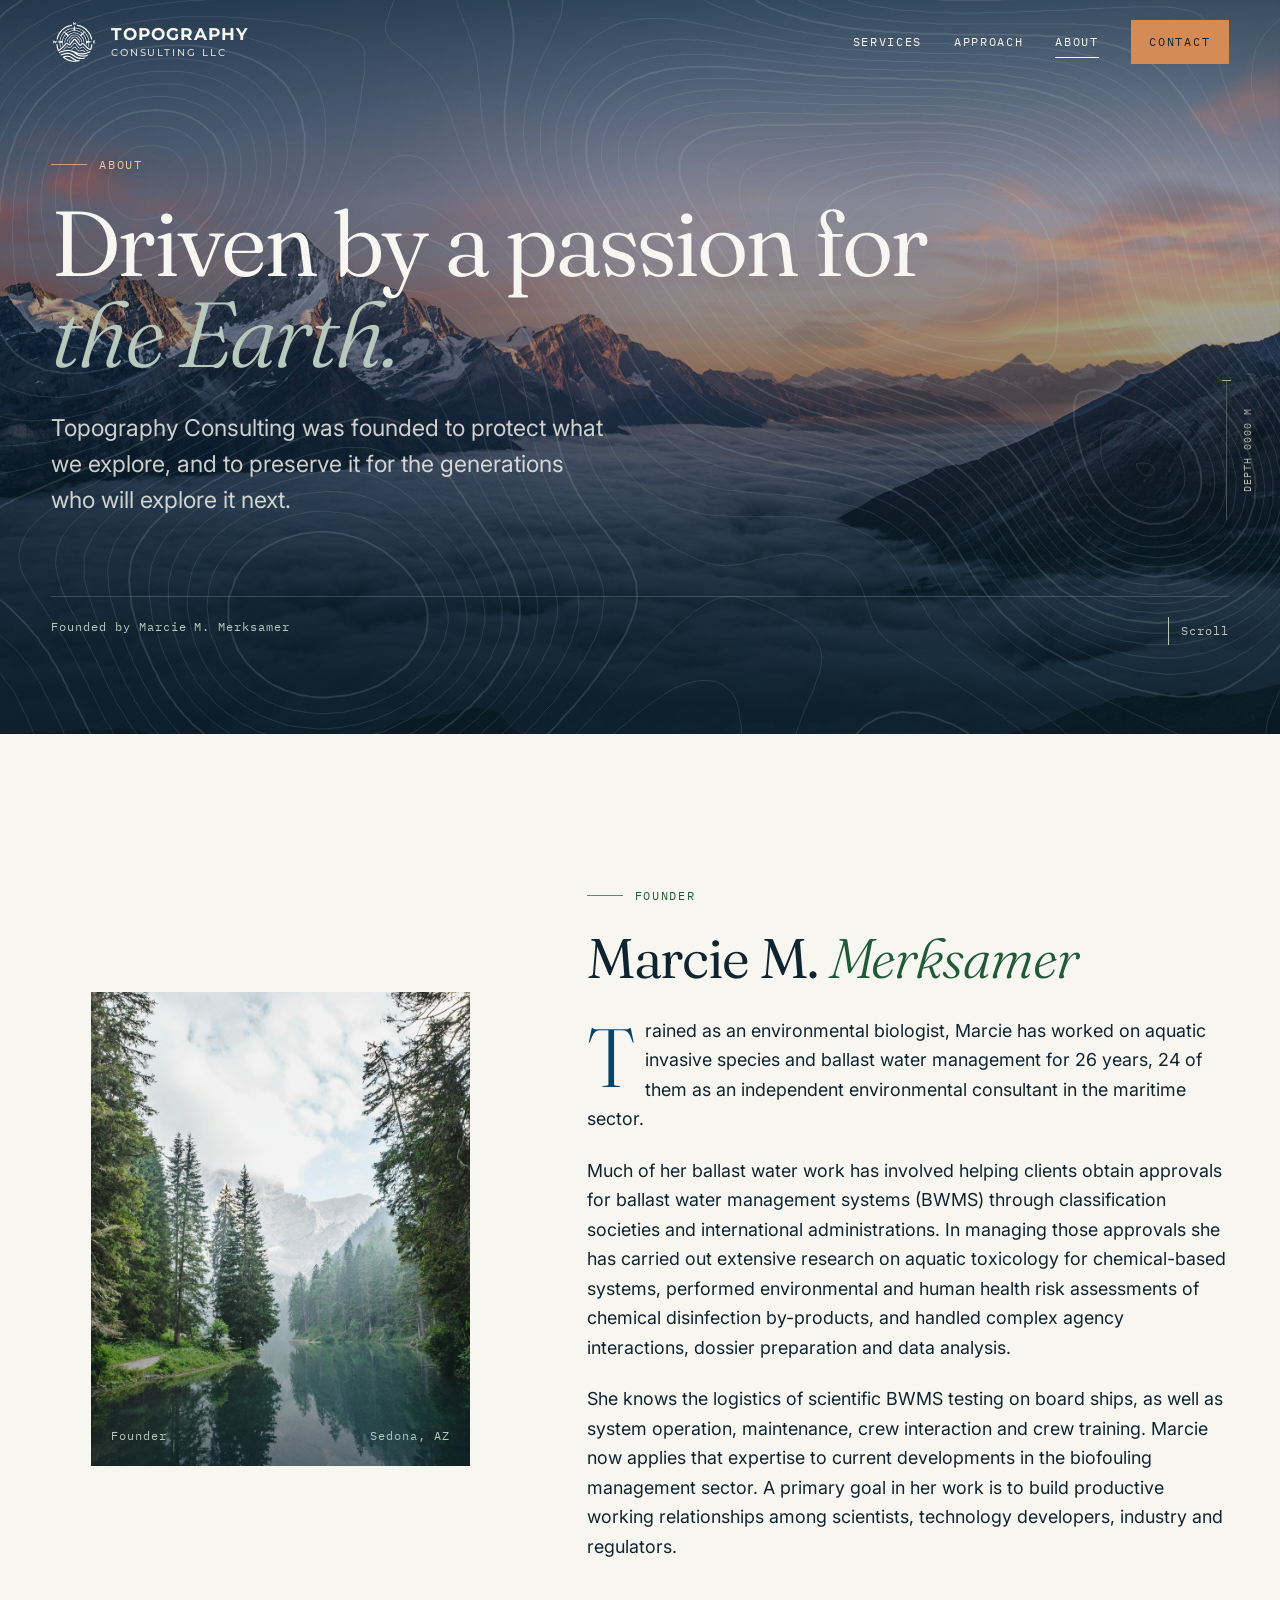
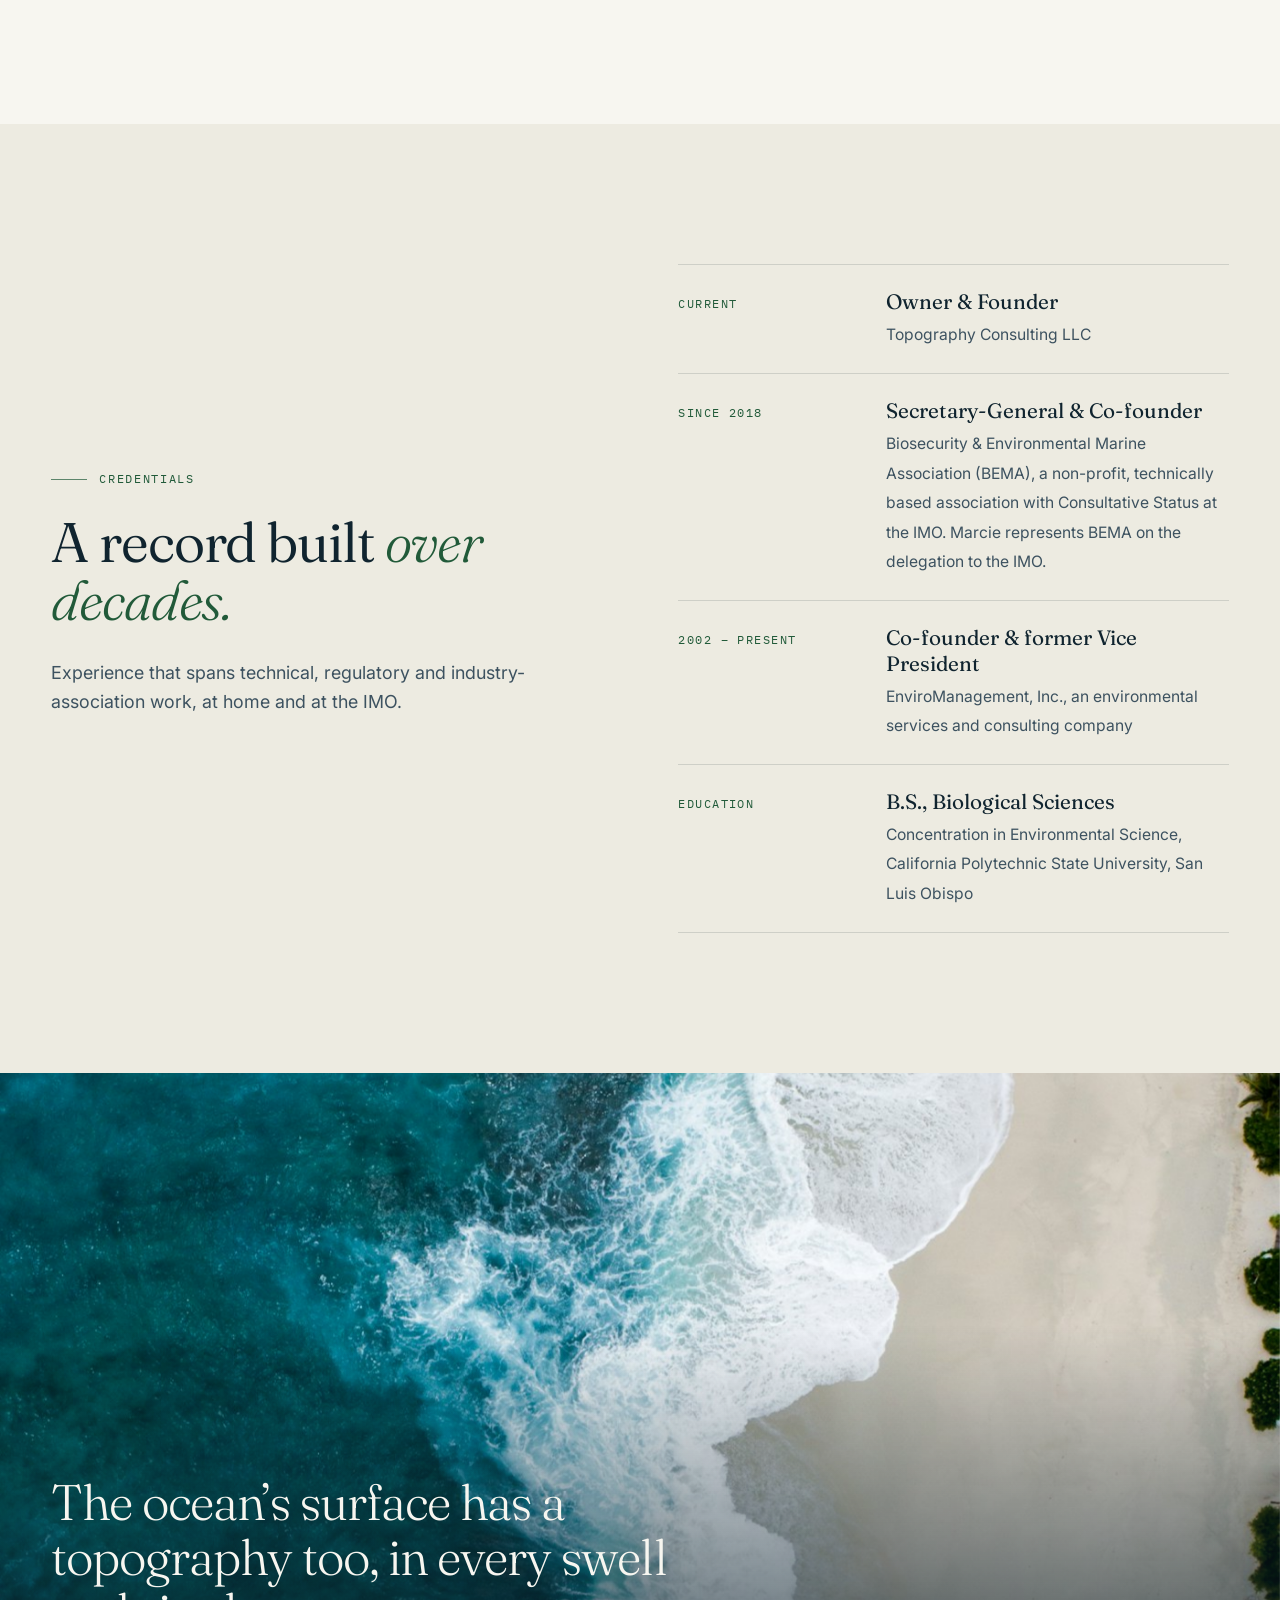
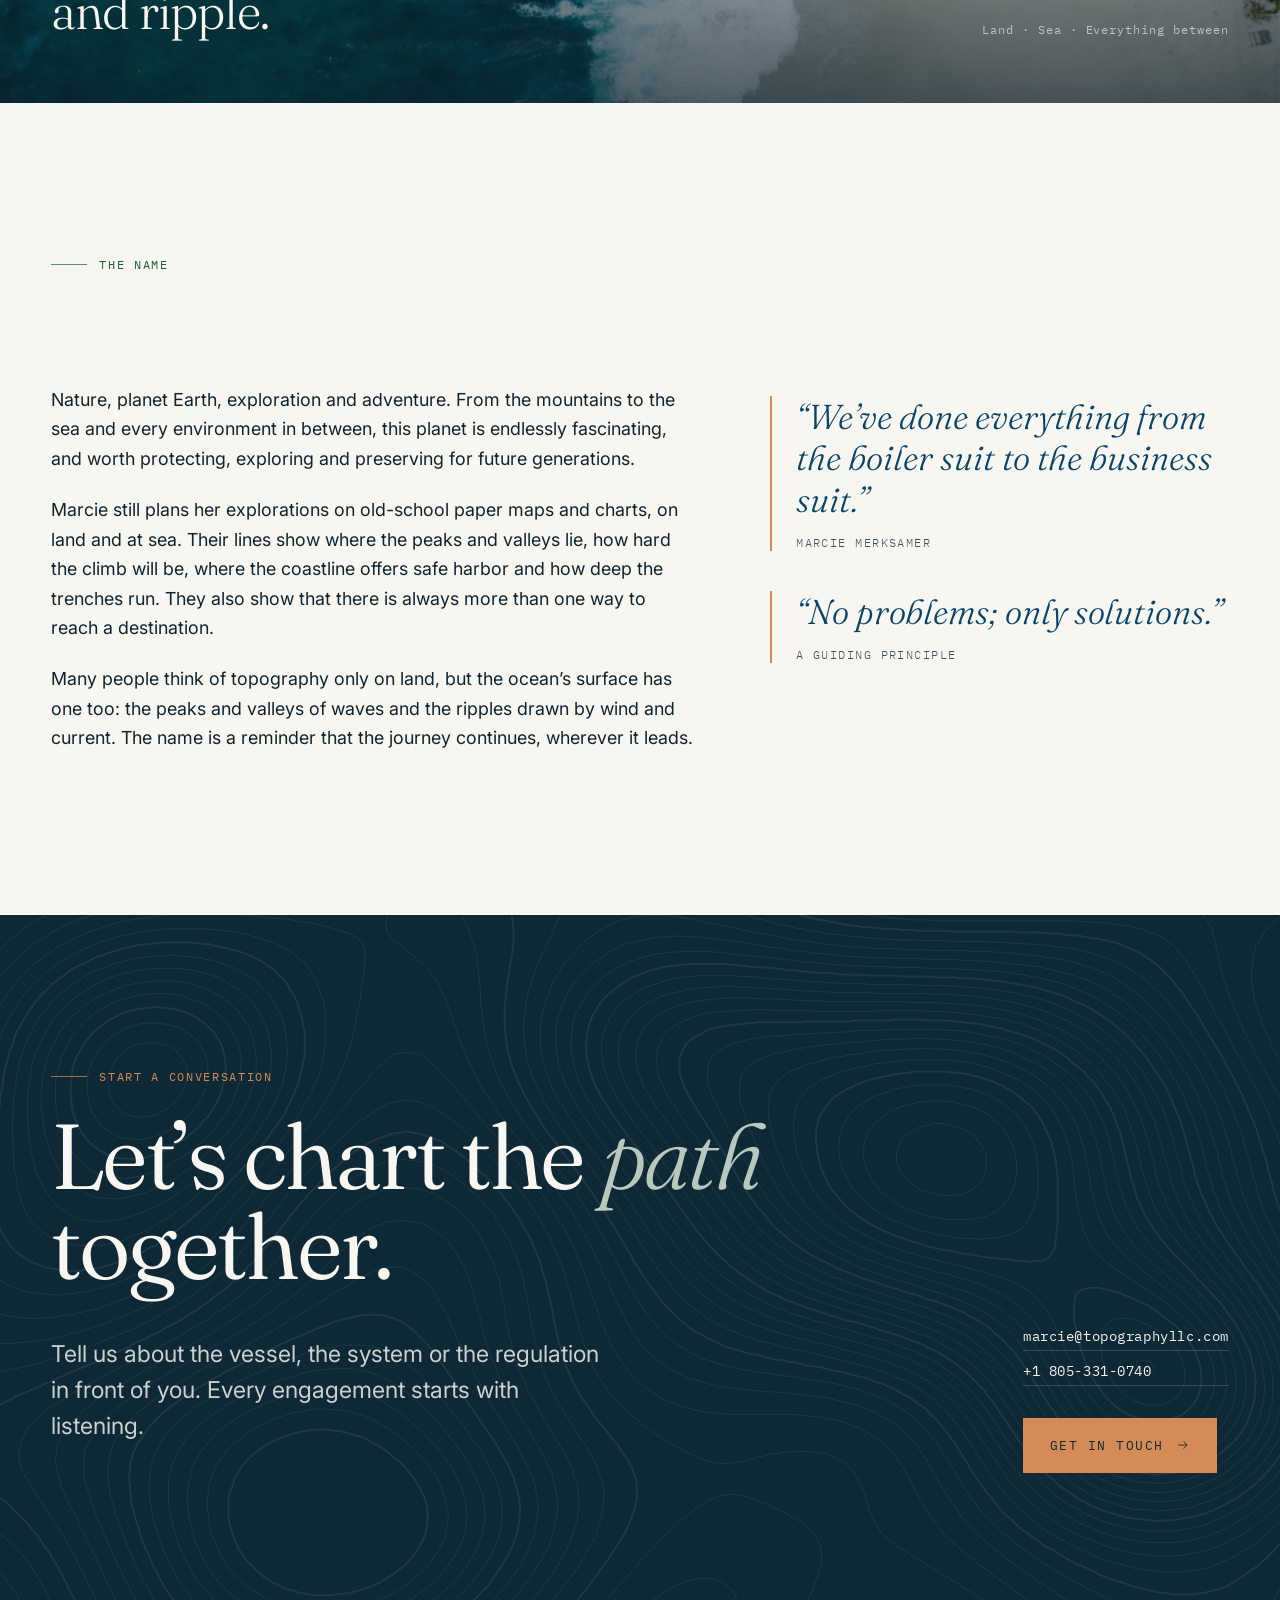
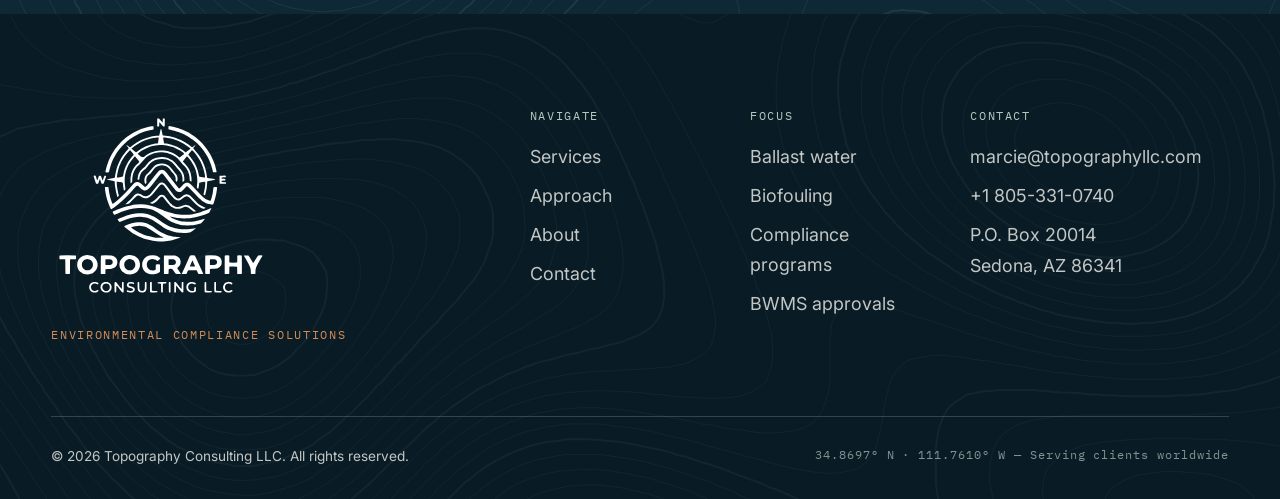
==== site/about.html @ 6e004007 "preliminary_draft Co-Authored-By: Claude Opus 5.5 <noreply@anthropic.com>" ====
<!doctype html>
<html lang="en" class="no-js">
<head>
<meta charset="utf-8">
<meta name="viewport" content="width=device-width, initial-scale=1">
<title>About Marcie Merksamer | Topography Consulting</title>
<meta name="description" content="Marcie M. Merksamer: 26 years in aquatic invasive species and ballast water management, Secretary-General of BEMA, IMO delegate and founder of Topography Consulting LLC.">
<link rel="canonical" href="https://www.topographyllc.com/about.html">
<meta name="theme-color" content="#0E2836">
<meta property="og:type" content="website">
<meta property="og:site_name" content="Topography Consulting LLC">
<meta property="og:title" content="About Marcie Merksamer | Topography Consulting">
<meta property="og:description" content="Marcie M. Merksamer: 26 years in aquatic invasive species and ballast water management, Secretary-General of BEMA, IMO delegate and founder of Topography Consulting LLC.">
<meta property="og:url" content="https://www.topographyllc.com/about.html">
<meta property="og:image" content="https://www.topographyllc.com/assets/img/peaks-clouds.jpg">
<meta name="twitter:card" content="summary_large_image">
<link rel="icon" href="favicon.svg" type="image/svg+xml">
<link rel="icon" href="favicon.ico" sizes="any">
<link rel="apple-touch-icon" href="apple-touch-icon.png">
<link rel="preconnect" href="https://fonts.googleapis.com"><link rel="preconnect" href="https://fonts.gstatic.com" crossorigin><link href="https://fonts.googleapis.com/css2?family=Fraunces:ital,opsz,wght@0,9..144,300..500;1,9..144,300..500&family=IBM+Plex+Mono:wght@400;500&family=Inter:wght@400;500;600&family=Montserrat:wght@500;700&display=swap" rel="stylesheet">
<link rel="stylesheet" href="assets/css/styles.css">

</head>
<body>
<a class="skip-link" href="#main">Skip to content</a>
<header class="site-header">
  <div class="wrap">
    <a class="brand" href="index.html" aria-label="Topography Consulting LLC — home">
      <img class="logo-light" src="assets/logo/Topography-Icon-White-Knockout.svg" alt="" width="46" height="46">
      <img class="logo-dark" src="assets/logo/Topography-Icon-Color.svg" alt="" width="46" height="46">
      <span class="brand-text"><strong>TOPOGRAPHY</strong><span>CONSULTING LLC</span></span>
    </a>
    <button class="nav-toggle" aria-label="Open menu" aria-expanded="false" aria-controls="site-nav"><span></span><span></span><span></span></button>
    <nav class="nav" id="site-nav" aria-label="Primary">
      <a href="services.html">Services</a>
      <a href="services.html#approach">Approach</a>
      <a href="about.html" aria-current="page">About</a>
      <a class="btn" href="contact.html">Contact</a>
    </nav>
  </div>
</header>
<div class="gauge" aria-hidden="true"><div class="gauge__track"><i class="gauge__mark"></i></div><span class="gauge__val">DEPTH 0000 M</span></div>

<main id="main">
<section class="hero page-hero on-dark">
  <div class="hero__media"><img data-parallax="0.12" src="assets/img/peaks-clouds.jpg" alt="Mountain peaks rising above a sea of clouds at first light" width="2400" height="1600" fetchpriority="high"></div>
  <div class="contours" aria-hidden="true"></div>
  <div class="wrap hero__inner">
    <div class="hero-in">
      <p class="label">About</p>
      <h1 class="display">Driven by a passion for <em>the Earth.</em></h1>
      <p class="lede">Topography Consulting was founded to protect what we explore, and to preserve it for the generations who will explore it next.</p>
      <div class="hero__meta coord"><span>Founded by Marcie M. Merksamer</span><span class="scroll-cue"><i></i>Scroll</span></div>
    </div>
  </div>
</section>

<section class="section">
  <div class="wrap grid-2 grid-2--wide-right">
    <!-- Replace with Marcie's headshot when supplied: assets/img/marcie.jpg (4:5 crop recommended) -->
    <figure class="portrait reveal">
      <img src="assets/img/forest-lake.jpg" alt="A still alpine lake framed by evergreen forest" width="1600" height="1067" loading="lazy">
      <figcaption><span class="coord" style="color:var(--sage)">Founder</span><span class="coord" style="color:var(--sage)">Sedona, AZ</span></figcaption>
    </figure>
    <div>
      <p class="label reveal">Founder</p>
      <h2 class="h2 reveal">Marcie M. <em>Merksamer</em></h2>
      <div class="prose reveal">
        <p>Trained as an environmental biologist, Marcie has worked on aquatic invasive species and ballast water management for 26 years, 24 of them as an independent environmental consultant in the maritime sector.</p>
        <p>Much of her ballast water work has involved helping clients obtain approvals for ballast water management systems (BWMS) through classification societies and international administrations. In managing those approvals she has carried out extensive research on aquatic toxicology for chemical-based systems, performed environmental and human health risk assessments of chemical disinfection by-products, and handled complex agency interactions, dossier preparation and data analysis.</p>
        <p>She knows the logistics of scientific BWMS testing on board ships, as well as system operation, maintenance, crew interaction and crew training. Marcie now applies that expertise to current developments in the biofouling management sector. A primary goal in her work is to build productive working relationships among scientists, technology developers, industry and regulators.</p>
      </div>
    </div>
  </div>
</section>

<section class="section section--sand">
  <div class="wrap grid-2">
    <div>
      <p class="label reveal">Credentials</p>
      <h2 class="h2 reveal">A record built <em>over decades.</em></h2>
      <p class="reveal muted">Experience that spans technical, regulatory and industry-association work, at home and at the IMO.</p>
    </div>
    <ul class="credentials">
      <li class="reveal"><span class="k">Current</span><span class="v"><b>Owner &amp; Founder</b><span>Topography Consulting LLC</span></span></li>
      <li class="reveal"><span class="k">Since 2018</span><span class="v"><b>Secretary-General &amp; Co-founder</b><span>Biosecurity &amp; Environmental Marine Association (BEMA), a non-profit, technically based association with Consultative Status at the IMO. Marcie represents BEMA on the delegation to the IMO.</span></span></li>
      <li class="reveal"><span class="k">2002 &ndash; present</span><span class="v"><b>Co-founder &amp; former Vice President</b><span>EnviroManagement, Inc., an environmental services and consulting company</span></span></li>
      <li class="reveal"><span class="k">Education</span><span class="v"><b>B.S., Biological Sciences</b><span>Concentration in Environmental Science, California Polytechnic State University, San Luis Obispo</span></span></li>
    </ul>
  </div>
</section>

<section class="band on-dark">
  <img data-parallax="0.1" src="assets/img/coast-aerial.jpg" alt="Aerial view of surf meeting a pale sand shoreline" width="1400" height="2100" loading="lazy">
  <div class="wrap">
    <blockquote class="reveal">The ocean&rsquo;s surface has a topography too, in every swell and ripple.</blockquote>
    <span class="coord reveal">Land &middot; Sea &middot; Everything between</span>
  </div>
</section>

<section class="section">
  <div class="wrap grid-2 grid-2--wide-left">
    <div>
      <p class="label reveal">The name</p>
      <h2 class="h2 reveal">It&rsquo;s all about <em>exploration.</em></h2>
      <div class="reveal">
        <p>Nature, planet Earth, exploration and adventure. From the mountains to the sea and every environment in between, this planet is endlessly fascinating, and worth protecting, exploring and preserving for future generations.</p>
        <p>Marcie still plans her explorations on old-school paper maps and charts, on land and at sea. Their lines show where the peaks and valleys lie, how hard the climb will be, where the coastline offers safe harbor and how deep the trenches run. They also show that there is always more than one way to reach a destination.</p>
        <p>Many people think of topography only on land, but the ocean&rsquo;s surface has one too: the peaks and valleys of waves and the ripples drawn by wind and current. The name is a reminder that the journey continues, wherever it leads.</p>
      </div>
    </div>
    <div>
      <blockquote class="pull reveal">&ldquo;We&rsquo;ve done everything from the boiler suit to the business suit.&rdquo;<cite>Marcie Merksamer</cite></blockquote>
      <blockquote class="pull reveal">&ldquo;No problems; only solutions.&rdquo;<cite>A guiding principle</cite></blockquote>
    </div>
  </div>
</section>
<section class="section section--dark on-dark cta">
  <div class="contours" aria-hidden="true"></div>
  <div class="wrap">
    <p class="label reveal">Start a conversation</p>
    <div class="cta__row">
      <div>
        <h2 class="display reveal">Let&rsquo;s chart the <em>path</em> together.</h2>
        <p class="lede reveal" style="--d:.1s">Tell us about the vessel, the system or the regulation in front of you. Every engagement starts with listening.</p>
      </div>
      <div class="reveal" style="--d:.2s">
        <div class="cta__details mb-0">
          <a href="mailto:marcie@topographyllc.com">marcie@topographyllc.com</a>
          <a href="tel:+18053310740">+1 805-331-0740</a>
        </div>
        <p class="mt-2 mb-0"><a class="btn" href="contact.html">Get in touch <svg viewBox="0 0 24 24" fill="none" stroke="currentColor" stroke-width="1.5" aria-hidden="true"><path d="M4 12h15M13 6l6 6-6 6"/></svg></a></p>
      </div>
    </div>
  </div>
</section>
</main>
<footer class="site-footer on-dark">
  <div class="contours contours--soft" aria-hidden="true"></div>
  <div class="wrap">
    <div class="footer-top">
      <div class="footer-brand">
        <img src="assets/logo/Topography-Logo-White-Knockout.svg" alt="Topography Consulting LLC" width="220" height="192" loading="lazy">
        <p>Environmental Compliance Solutions</p>
      </div>
      <div>
        <h4>Navigate</h4>
        <ul>
          <li><a href="services.html">Services</a></li>
          <li><a href="services.html#approach">Approach</a></li>
          <li><a href="about.html">About</a></li>
          <li><a href="contact.html">Contact</a></li>
        </ul>
      </div>
      <div>
        <h4>Focus</h4>
        <ul>
          <li><a href="services.html#ballast-water">Ballast water</a></li>
          <li><a href="services.html#biofouling">Biofouling</a></li>
          <li><a href="services.html#programs">Compliance programs</a></li>
          <li><a href="services.html#approvals">BWMS approvals</a></li>
        </ul>
      </div>
      <div>
        <h4>Contact</h4>
        <ul>
          <li><a href="mailto:marcie@topographyllc.com">marcie@topographyllc.com</a></li>
          <li><a href="tel:+18053310740">+1 805-331-0740</a></li>
          <li><address>P.O. Box 20014<br>Sedona, AZ 86341</address></li>
        </ul>
      </div>
    </div>
    <div class="footer-bottom">
      <span>&copy; <span data-year>2026</span> Topography Consulting LLC. All rights reserved.</span>
      <span class="coord">34.8697&deg; N &middot; 111.7610&deg; W &mdash; Serving clients worldwide</span>
    </div>
  </div>
</footer>
<script src="assets/js/main.js" defer></script>
</body>
</html>
---- site/assets/css/styles.css ----
/* ==========================================================================
   Topography Consulting LLC
   Palette tuned to the selected logo (forest #215A39 → navy #094368)
   ========================================================================== */

:root {
  /* Brand — matched to the logo gradient */
  --ocean: #094368;        /* Deep Ocean (logo navy; was #0B4263) */
  --forest: #215A39;       /* Forest Green (logo green; was #20583F) */
  --tide: #1C5246;         /* logo gradient midpoint, used for transitions */
  --navy: #0E2836;         /* Deep Navy (was #102A36, nudged toward logo hue) */
  --abyss: #091C26;        /* darkest surface, footer */
  --ivory: #F7F6F0;        /* Warm Ivory */
  --sand: #EDEBE1;         /* ivory one step down, for alternating bands */
  --sage: #B7C8BD;         /* Muted Sage */
  --sage-deep: #7E978A;    /* sage for lines / secondary text on ivory */
  --copper: #D58B55;       /* Sunset Copper — accents on dark */
  --copper-ink: #A85E2C;   /* copper darkened for AA text on ivory */

  --ink: #10242F;
  --ink-soft: #3D5260;
  --line: rgba(16, 36, 47, 0.14);
  --line-light: rgba(247, 246, 240, 0.18);

  --font-display: "Fraunces", "Iowan Old Style", Georgia, serif;
  --font-body: "Inter", system-ui, -apple-system, "Segoe UI", sans-serif;
  --font-mono: "IBM Plex Mono", ui-monospace, "SFMono-Regular", Consolas, monospace;

  --gutter: clamp(1rem, 4vw, 3.5rem);
  --max: 1320px;
  --section: clamp(5rem, 11vw, 10rem);
  --ease: cubic-bezier(.2, .7, .1, 1);
}

*, *::before, *::after { box-sizing: border-box; }
html { -webkit-text-size-adjust: 100%; scroll-behavior: smooth; }
body {
  margin: 0;
  background: var(--ivory);
  color: var(--ink);
  font-family: var(--font-body);
  font-size: clamp(1rem, 0.96rem + 0.2vw, 1.125rem);
  line-height: 1.65;
  -webkit-font-smoothing: antialiased;
  text-rendering: optimizeLegibility;
  overflow-x: hidden;
}
img { display: block; max-width: 100%; height: auto; }
a { color: inherit; }
::selection { background: var(--sage); color: var(--navy); }

.skip-link {
  position: absolute; left: 1rem; top: -4rem; z-index: 100;
  background: var(--copper); color: var(--navy); padding: .6rem 1rem; text-decoration: none; font-weight: 600;
}
.skip-link:focus { top: 1rem; }
:focus-visible { outline: 2px solid var(--copper); outline-offset: 3px; }

.wrap { width: 100%; max-width: var(--max); margin: 0 auto; padding: 0 var(--gutter); }

/* ---------- Type ---------- */
h1, h2, h3, h4 {
  font-family: var(--font-display);
  font-weight: 350;
  font-variation-settings: "opsz" 48;
  letter-spacing: -0.02em;
  line-height: 1.05;
  margin: 0 0 .5em;
}
.display { font-size: clamp(2.75rem, 1.6rem + 5.2vw, 6.5rem); line-height: 0.98; letter-spacing: -0.03em; }
.h1 { font-size: clamp(2.5rem, 1.6rem + 4vw, 5.25rem); }
.h2 { font-size: clamp(2rem, 1.4rem + 2.6vw, 3.75rem); }
.h3 { font-size: clamp(1.5rem, 1.2rem + 1.1vw, 2.1rem); line-height: 1.15; }
h1 em, h2 em, .display em { font-style: italic; font-weight: 300; color: var(--forest); }
.on-dark h1 em, .on-dark h2 em, .on-dark .display em { color: var(--sage); }

.lede { font-size: clamp(1.15rem, 1rem + 0.6vw, 1.45rem); line-height: 1.55; color: var(--ink-soft); max-width: 40ch; }
.on-dark .lede { color: rgba(247, 246, 240, .82); }
p { margin: 0 0 1.2em; max-width: 68ch; }

/* map-legend style labels */
.label {
  font-family: var(--font-mono);
  font-size: .75rem;
  letter-spacing: .14em;
  text-transform: uppercase;
  color: var(--forest);
  display: inline-flex; align-items: center; gap: .75rem;
  margin: 0 0 1.5rem;
}
.label::before { content: ""; width: 2.25rem; height: 1px; background: currentColor; opacity: .7; }
.on-dark .label { color: var(--copper); }
.coord { font-family: var(--font-mono); font-size: .75rem; letter-spacing: .08em; color: var(--sage-deep); }
.on-dark .coord { color: var(--sage); }

/* ---------- Buttons ---------- */
.btn {
  --b: var(--ocean);
  display: inline-flex; align-items: center; gap: .75rem;
  padding: 1rem 1.6rem;
  font-family: var(--font-mono); font-size: .8rem; letter-spacing: .12em; text-transform: uppercase;
  text-decoration: none;
  border: 1px solid var(--b);
  background: var(--b); color: var(--ivory);
  transition: background .35s var(--ease), color .35s var(--ease), border-color .35s var(--ease);
}
.btn svg { width: 1.1em; height: 1.1em; transition: transform .35s var(--ease); }
.btn:hover { background: transparent; color: var(--b); }
.btn:hover svg { transform: translateX(4px); }
.btn--ghost { background: transparent; color: var(--ink); border-color: var(--line); }
.btn--ghost:hover { border-color: var(--ink); color: var(--ink); }
.on-dark .btn { --b: var(--copper); color: var(--navy); }
.on-dark .btn:hover { color: var(--copper); }
.on-dark .btn--ghost { background: transparent; color: var(--ivory); border-color: var(--line-light); }
.on-dark .btn--ghost:hover { border-color: var(--ivory); color: var(--ivory); }

.link-arrow {
  font-family: var(--font-mono); font-size: .8rem; letter-spacing: .12em; text-transform: uppercase;
  text-decoration: none; display: inline-flex; gap: .6rem; align-items: center;
  border-bottom: 1px solid currentColor; padding-bottom: .3rem;
}
.link-arrow:hover { color: var(--copper-ink); }
.on-dark .link-arrow:hover { color: var(--copper); }

/* ---------- Header ---------- */
.site-header {
  position: fixed; inset: 0 0 auto 0; z-index: 50;
  color: var(--ivory);
  transition: background .5s var(--ease), color .5s var(--ease), box-shadow .5s var(--ease), transform .5s var(--ease);
}
.site-header .wrap { display: flex; align-items: center; justify-content: space-between; height: 84px; }
.brand { display: flex; align-items: center; gap: .85rem; text-decoration: none; }
.brand img { width: 46px; height: 46px; }
.brand .logo-dark { display: none; }
.brand-text { display: flex; flex-direction: column; line-height: 1; }
.brand-text strong { font-family: "Montserrat", var(--font-body); font-weight: 700; letter-spacing: .06em; font-size: 1.05rem; }
.brand-text span { font-family: "Montserrat", var(--font-body); font-weight: 500; letter-spacing: .2em; font-size: .6rem; margin-top: .3rem; opacity: .85; }

.nav { display: flex; align-items: center; gap: clamp(1.25rem, 2.5vw, 2.5rem); }
.nav a {
  font-family: var(--font-mono); font-size: .75rem; letter-spacing: .14em; text-transform: uppercase;
  text-decoration: none; position: relative; padding: .4rem 0;
}
.nav a:not(.btn)::after {
  content: ""; position: absolute; left: 0; right: 0; bottom: 0; height: 1px; background: currentColor;
  transform: scaleX(0); transform-origin: left; transition: transform .4s var(--ease);
}
.nav a:not(.btn):hover::after, .nav a[aria-current="page"]::after { transform: scaleX(1); }
.nav .btn { padding: .7rem 1.1rem; --b: var(--copper); color: var(--navy); }
.nav .btn:hover { color: var(--copper); }

.site-header.is-solid, .site-header.is-light {
  background: rgba(247, 246, 240, .92);
  -webkit-backdrop-filter: saturate(1.4) blur(14px); backdrop-filter: saturate(1.4) blur(14px);
  color: var(--ink);
  box-shadow: 0 1px 0 var(--line);
}
.site-header.is-solid .logo-light, .site-header.is-light .logo-light { display: none; }
.site-header.is-solid .logo-dark, .site-header.is-light .logo-dark { display: block; }
.site-header.is-solid .brand-text, .site-header.is-light .brand-text { color: var(--ocean); }
.site-header.is-solid .nav .btn, .site-header.is-light .nav .btn { --b: var(--ocean); color: var(--ivory); }
.site-header.is-solid .nav .btn:hover, .site-header.is-light .nav .btn:hover { color: var(--ocean); }
.site-header.is-hidden { transform: translateY(-100%); }

.nav-toggle {
  display: none; background: none; border: 0; color: inherit; cursor: pointer; padding: .5rem; margin-right: -.5rem;
}
.nav-toggle span { display: block; width: 26px; height: 1.5px; background: currentColor; margin: 6px 0; transition: transform .35s var(--ease), opacity .35s; }

@media (max-width: 860px) {
  .nav-toggle { display: block; position: relative; z-index: 2; }
  .nav {
    position: fixed; inset: 0; z-index: 1;
    flex-direction: column; justify-content: center; align-items: flex-start; gap: 1.75rem;
    padding: 6rem var(--gutter) 3rem;
    background: var(--navy) url("../img/contours-soft.svg") center / cover no-repeat;
    background-blend-mode: normal;
    color: var(--ivory);
    opacity: 0; visibility: hidden; transition: opacity .45s var(--ease), visibility .45s;
  }
  .nav a { font-family: var(--font-display); font-size: 2.25rem; letter-spacing: -0.01em; text-transform: none; }
  .nav .btn { font-family: var(--font-mono); font-size: .85rem; text-transform: uppercase; margin-top: 1rem; --b: var(--copper) !important; color: var(--navy) !important; }
  body.nav-open { overflow: hidden; }
  body.nav-open .nav { opacity: 1; visibility: visible; }
  body.nav-open .site-header { color: var(--ivory); background: transparent; box-shadow: none; backdrop-filter: none; }
  body.nav-open .site-header .logo-light { display: block; }
  body.nav-open .site-header .logo-dark { display: none; }
  body.nav-open .site-header .brand-text { color: var(--ivory); }
  body.nav-open .nav-toggle span:nth-child(1) { transform: translateY(7.5px) rotate(45deg); }
  body.nav-open .nav-toggle span:nth-child(2) { opacity: 0; }
  body.nav-open .nav-toggle span:nth-child(3) { transform: translateY(-7.5px) rotate(-45deg); }
  .brand { position: relative; z-index: 2; }
}

/* ---------- Contour texture (masked so color is themeable) ---------- */
.contours {
  position: absolute; inset: -6%;
  pointer-events: none;
  background: currentColor;
  -webkit-mask: url("../img/contours-hero.svg") center / cover no-repeat;
          mask: url("../img/contours-hero.svg") center / cover no-repeat;
  opacity: .22;
  animation: drift 90s ease-in-out infinite alternate;
}
.contours--soft { -webkit-mask-image: url("../img/contours-soft.svg"); mask-image: url("../img/contours-soft.svg"); }
@keyframes drift {
  from { transform: translate3d(-1.5%, 0, 0) scale(1.02); }
  to   { transform: translate3d(1.5%, -1.5%, 0) scale(1.06); }
}

/* ---------- Hero ---------- */
.hero {
  position: relative; min-height: 100svh; display: flex; align-items: flex-end;
  color: var(--ivory); background: var(--navy); overflow: hidden; isolation: isolate;
}
.hero__media { position: absolute; inset: 0; z-index: -2; }
.hero__media img { width: 100%; height: 115%; object-fit: cover; will-change: transform; }
.hero::before {
  content: ""; position: absolute; inset: 0; z-index: -1;
  background:
    linear-gradient(180deg, rgba(9, 28, 38, .55) 0%, rgba(9, 28, 38, 0) 28%),
    linear-gradient(0deg, rgba(9, 28, 38, .92) 0%, rgba(9, 28, 38, .45) 45%, rgba(9, 67, 104, .1) 100%);
}
.hero .contours { color: var(--sage); opacity: .16; z-index: -1; }
.hero__inner { width: 100%; padding-top: 9rem; padding-bottom: clamp(3rem, 7vw, 6rem); position: relative; }
.hero .display { max-width: 13ch; margin-bottom: 2rem; }
.hero__row { display: flex; flex-wrap: wrap; align-items: flex-end; justify-content: space-between; gap: 2.5rem; }
.hero__actions { display: flex; flex-wrap: wrap; gap: 1rem; }
.hero__meta {
  display: flex; justify-content: space-between; flex-wrap: wrap; gap: 1rem;
  margin-top: clamp(3rem, 6vw, 5rem); padding-top: 1.25rem; border-top: 1px solid var(--line-light);
}
.scroll-cue { display: inline-flex; align-items: center; gap: .75rem; }
.scroll-cue i { display: block; width: 1px; height: 28px; background: var(--sage); position: relative; overflow: hidden; }
.scroll-cue i::after { content: ""; position: absolute; left: 0; top: -100%; width: 1px; height: 100%; background: var(--copper); animation: cue 2.4s var(--ease) infinite; }
@keyframes cue { to { top: 100%; } }

/* Interior page hero */
.page-hero { min-height: 78svh; }
.page-hero .display, .page-hero .h1 { max-width: 16ch; }

/* ---------- Sections ---------- */
.section { padding: var(--section) 0; position: relative; }
.section--sand { background: var(--sand); }
.section--dark { background: var(--navy); color: var(--ivory); overflow: hidden; isolation: isolate; }
.section--ocean { background: var(--ocean); color: var(--ivory); overflow: hidden; isolation: isolate; }
.section--dark .contours, .section--ocean .contours { color: var(--sage); opacity: .1; z-index: -1; }

.section-head { display: grid; grid-template-columns: 1fr; gap: 1.5rem; margin-bottom: clamp(3rem, 6vw, 5rem); }
@media (min-width: 900px) {
  .section-head { grid-template-columns: 5fr 6fr; align-items: end; gap: 4rem; }
  .section-head .lede { justify-self: end; }
}

.grid-2 { display: grid; gap: clamp(2.5rem, 6vw, 6rem); grid-template-columns: 1fr; align-items: center; }
@media (min-width: 900px) { .grid-2 { grid-template-columns: 1fr 1fr; } .grid-2--wide-left { grid-template-columns: 7fr 5fr; } .grid-2--wide-right { grid-template-columns: 5fr 7fr; } }

/* ---------- Stats / survey readouts ---------- */
.readouts { display: grid; grid-template-columns: repeat(2, 1fr); border-top: 1px solid var(--line); }
@media (min-width: 900px) { .readouts { grid-template-columns: repeat(4, 1fr); } }
.readout { padding: 2rem 1.5rem 2rem 0; border-bottom: 1px solid var(--line); }
@media (min-width: 900px) { .readout { border-bottom: 0; padding-right: 2rem; } .readout + .readout { border-left: 1px solid var(--line); padding-left: 2rem; } }
@media (max-width: 899px) { .readout:nth-child(even) { border-left: 1px solid var(--line); padding-left: 1.5rem; } }
.readout b {
  display: block; font-family: var(--font-display); font-weight: 300; font-variation-settings: "opsz" 48;
  font-size: clamp(2.75rem, 2rem + 3vw, 4.75rem); line-height: 1; letter-spacing: -0.03em; color: var(--ocean);
}
.readout b sup { font-size: .4em; vertical-align: top; position: relative; top: .35em; margin-left: .1em; color: var(--copper-ink); font-family: var(--font-mono); letter-spacing: 0; }
.readout span { display: block; margin-top: .9rem; font-size: .95rem; color: var(--ink-soft); max-width: 22ch; line-height: 1.45; }

/* ---------- Story / figure ---------- */
.figure-peak { position: relative; aspect-ratio: 1; max-width: 560px; width: 100%; justify-self: center; }
.figure-peak svg { width: 100%; height: 100%; }
.figure-peak .ring { fill: none; stroke: var(--line); }
.figure-peak .tick { stroke: var(--sage-deep); }
.figure-peak .cardinal { font-family: var(--font-mono); font-size: 13px; letter-spacing: .1em; fill: var(--sage-deep); }
.figure-peak .contour-art { color: var(--forest); }
.figure-peak__caption { position: absolute; left: 0; bottom: 0; }

blockquote.pull {
  margin: 2.5rem 0 0; padding: 0 0 0 1.5rem; border-left: 2px solid var(--copper);
  font-family: var(--font-display); font-style: italic; font-weight: 300; font-size: clamp(1.5rem, 1.2rem + 1.2vw, 2.25rem); line-height: 1.2; color: var(--ocean);
}
blockquote.pull cite { display: block; margin-top: 1rem; font-family: var(--font-mono); font-style: normal; font-size: .75rem; letter-spacing: .12em; text-transform: uppercase; color: var(--ink-soft); }
.on-dark blockquote.pull { color: var(--ivory); }
.on-dark blockquote.pull cite { color: var(--sage); }

/* ---------- Specialization panels (large image cards) ---------- */
.panels { display: grid; gap: 1.5rem; grid-template-columns: 1fr; }
@media (min-width: 900px) { .panels { grid-template-columns: 1fr 1fr; } }
.panel {
  position: relative; min-height: clamp(460px, 62vw, 680px); overflow: hidden; color: var(--ivory);
  display: flex; flex-direction: column; justify-content: flex-end; padding: clamp(1.75rem, 3.5vw, 3rem);
  text-decoration: none; isolation: isolate;
}
.panel img { position: absolute; inset: 0; width: 100%; height: 100%; object-fit: cover; z-index: -2; transition: transform 1.4s var(--ease); }
.panel::before { content: ""; position: absolute; inset: 0; z-index: -1; background: linear-gradient(0deg, rgba(9,28,38,.92) 0%, rgba(9,28,38,.35) 55%, rgba(9,28,38,.05) 100%); }
.panel:hover img { transform: scale(1.04); }
.panel .coord { position: absolute; top: clamp(1.75rem, 3.5vw, 3rem); left: clamp(1.75rem, 3.5vw, 3rem); color: var(--sage); }
.panel h3 { font-size: clamp(2rem, 1.4rem + 2.2vw, 3.25rem); margin-bottom: 1rem; }
.panel p { color: rgba(247,246,240,.85); max-width: 44ch; }
.panel .link-arrow { align-self: flex-start; margin-top: .5rem; }

/* ---------- Service index (chart legend list) ---------- */
.legend { list-style: none; margin: 0; padding: 0; border-top: 1px solid var(--line); }
.legend li { border-bottom: 1px solid var(--line); }
.legend a, .legend .row {
  display: grid; grid-template-columns: 3.5rem 1fr; gap: 1rem 1.5rem; padding: clamp(1.75rem, 3vw, 2.5rem) 0;
  text-decoration: none; position: relative;
}
@media (min-width: 900px) { .legend a, .legend .row { grid-template-columns: 6rem 5fr 6fr 2rem; align-items: baseline; } }
.legend .n { font-family: var(--font-mono); font-size: .8rem; color: var(--copper-ink); letter-spacing: .1em; }
.legend h3 { margin: 0; font-size: clamp(1.5rem, 1.2rem + 1.2vw, 2.25rem); transition: color .35s var(--ease), transform .5s var(--ease); }
.legend p { margin: 0; color: var(--ink-soft); grid-column: 2; }
@media (min-width: 900px) { .legend p { grid-column: auto; } }
.legend .arrow { display: none; }
@media (min-width: 900px) { .legend .arrow { display: block; justify-self: end; transition: transform .4s var(--ease); color: var(--ocean); } }
.legend a:hover h3 { color: var(--forest); transform: translateX(6px); }
.legend a:hover .arrow { transform: translateX(6px); color: var(--copper-ink); }
.on-dark .legend, .on-dark .legend li { border-color: var(--line-light); }
.on-dark .legend p { color: rgba(247,246,240,.75); }
.on-dark .legend .n { color: var(--copper); }

/* ---------- Range: boiler suit → business suit ---------- */
.range { position: relative; margin-top: 3rem; }
.range__line { height: 1px; background: var(--line-light); position: relative; }
.range__line::after { content: ""; position: absolute; left: 0; top: 0; height: 1px; width: var(--p, 0%); background: var(--copper); transition: width 2.2s var(--ease); }
.range__stops { display: grid; grid-template-columns: repeat(2, 1fr); gap: 2rem 1.5rem; margin-top: 2rem; }
@media (min-width: 900px) { .range__stops { grid-template-columns: repeat(4, 1fr); } }
.range__stops div { position: relative; padding-top: .25rem; }
.range__stops b { display: block; font-family: var(--font-display); font-weight: 350; font-size: 1.35rem; margin-bottom: .4rem; }
.range__stops span { font-size: .95rem; color: rgba(247,246,240,.72); line-height: 1.5; display: block; }

/* ---------- Audience chips ---------- */
.audience { display: grid; grid-template-columns: 1fr; gap: 0; border-top: 1px solid var(--line); }
@media (min-width: 700px) { .audience { grid-template-columns: 1fr 1fr; } }
@media (min-width: 1100px) { .audience { grid-template-columns: repeat(3, 1fr); } }
.audience div { padding: 2rem 2rem 2rem 0; border-bottom: 1px solid var(--line); }
.audience div:first-child h3::after { content: "Primary focus"; margin-left: .75rem; vertical-align: middle; font-family: var(--font-mono); font-size: .65rem; letter-spacing: .12em; text-transform: uppercase; color: var(--copper-ink); border: 1px solid currentColor; padding: .2rem .45rem; }
.audience h3 { font-size: 1.5rem; margin-bottom: .5rem; }
.audience p { font-size: .98rem; color: var(--ink-soft); margin: 0; }

/* ---------- Frameworks ---------- */
.frameworks { display: grid; grid-template-columns: 1fr; gap: 1px; background: var(--line-light); border: 1px solid var(--line-light); }
@media (min-width: 700px) { .frameworks { grid-template-columns: repeat(2, 1fr); } }
@media (min-width: 1100px) { .frameworks { grid-template-columns: repeat(3, 1fr); } }
.frameworks div { background: var(--ocean); padding: 2rem; transition: background .4s var(--ease); }
.section--dark .frameworks div { background: var(--navy); }
.frameworks div:hover { background: var(--tide); }
.frameworks .abbr { font-family: var(--font-mono); font-size: .8rem; letter-spacing: .12em; color: var(--copper); }
.frameworks h3 { font-size: 1.35rem; margin: .75rem 0 .5rem; line-height: 1.2; }
.frameworks p { font-size: .95rem; color: rgba(247,246,240,.75); margin: 0; }

/* ---------- Full-bleed image band ---------- */
.band { position: relative; height: clamp(380px, 70vh, 760px); overflow: hidden; color: var(--ivory); display: flex; align-items: flex-end; isolation: isolate; }
.band img { position: absolute; inset: -10% 0; width: 100%; height: 120%; object-fit: cover; z-index: -2; will-change: transform; }
.band::before { content: ""; position: absolute; inset: 0; z-index: -1; background: linear-gradient(0deg, rgba(9,28,38,.7), rgba(9,28,38,0) 60%); }
.band .wrap { padding-bottom: clamp(2rem, 5vw, 4rem); display: flex; justify-content: space-between; align-items: flex-end; gap: 2rem; flex-wrap: wrap; }
.band blockquote { margin: 0; font-family: var(--font-display); font-weight: 300; font-size: clamp(1.75rem, 1.2rem + 2.4vw, 3.5rem); line-height: 1.1; max-width: 22ch; letter-spacing: -0.02em; }

/* ---------- CTA ---------- */
.cta { text-align: left; }
.cta .display { max-width: 14ch; }
.cta__row { display: flex; flex-wrap: wrap; gap: 2rem 4rem; align-items: flex-end; justify-content: space-between; }
.cta__details { display: grid; gap: .5rem; font-family: var(--font-mono); font-size: .9rem; letter-spacing: .04em; }
.cta__details a { text-decoration: none; border-bottom: 1px solid var(--line-light); padding-bottom: .15rem; }
.cta__details a:hover { color: var(--copper); border-color: var(--copper); }

/* ---------- Services detail ---------- */
.service { display: grid; gap: 2.5rem; grid-template-columns: 1fr; padding: clamp(4rem, 8vw, 7rem) 0; border-top: 1px solid var(--line); scroll-margin-top: 90px; }
.service:first-of-type { border-top: 0; padding-top: 0; }
@media (min-width: 1000px) { .service { grid-template-columns: 4fr 7fr; gap: 6rem; } .service__aside { position: sticky; top: 120px; align-self: start; } }
.service__aside .n { font-family: var(--font-mono); font-size: .8rem; letter-spacing: .12em; color: var(--copper-ink); display: block; margin-bottom: 1.25rem; }
.service__aside h2 { font-size: clamp(2rem, 1.5rem + 2vw, 3.25rem); }
.service__body .lede { max-width: 52ch; margin-bottom: 2rem; color: var(--ink); }
.service__img { aspect-ratio: 16 / 9; overflow: hidden; margin: 0 0 2.5rem; }
.service__img img { width: 100%; height: 100%; object-fit: cover; }
.checklist { list-style: none; margin: 0 0 2rem; padding: 0; display: grid; gap: 0; border-top: 1px solid var(--line); }
@media (min-width: 700px) { .checklist--2 { grid-template-columns: 1fr 1fr; column-gap: 2.5rem; } }
.checklist li { padding: 1rem 0 1rem 2rem; border-bottom: 1px solid var(--line); position: relative; line-height: 1.5; }
.checklist li::before {
  content: ""; position: absolute; left: 0; top: 1.45rem; width: .7rem; height: .7rem; border: 1.5px solid var(--forest); border-radius: 50%;
  box-shadow: inset 0 0 0 2px var(--ivory), inset 0 0 0 6px var(--forest);
}
.section--sand .checklist li::before { box-shadow: inset 0 0 0 2px var(--sand), inset 0 0 0 6px var(--forest); }
.when { background: var(--sand); padding: 1.75rem 2rem; border-left: 2px solid var(--copper); }
.section--sand .when { background: var(--ivory); }
.when .label { margin-bottom: .75rem; color: var(--copper-ink); }
.when p { margin: 0; }

/* Approach steps */
.steps { display: grid; grid-template-columns: 1fr; gap: 0; counter-reset: s; }
@media (min-width: 900px) { .steps { grid-template-columns: repeat(4, 1fr); } }
.step { padding: 2rem 2rem 2rem 0; border-top: 1px solid var(--line-light); position: relative; }
@media (min-width: 900px) { .step + .step { padding-left: 2rem; border-left: 1px solid var(--line-light); } }
.step .coord { display: block; margin-bottom: 2.5rem; }
.step h3 { font-size: 1.75rem; }
.step p { color: rgba(247,246,240,.78); font-size: .98rem; margin: 0; }

/* Collaborator note */
.note-card { display: grid; gap: 1.5rem 3rem; grid-template-columns: 1fr; padding: clamp(2rem, 4vw, 3.5rem); border: 1px solid var(--line); background: var(--ivory); }
@media (min-width: 900px) { .note-card { grid-template-columns: 1fr 2fr; align-items: center; } }
.note-card h3 { margin: 0; }
.note-card p { margin: 0; color: var(--ink-soft); }

/* ---------- About ---------- */
.portrait { position: relative; aspect-ratio: 4 / 5; overflow: hidden; background: var(--ocean); }
.portrait img { width: 100%; height: 100%; object-fit: cover; }
.portrait figcaption { position: absolute; left: 1.25rem; bottom: 1.25rem; right: 1.25rem; color: var(--ivory); display: flex; justify-content: space-between; gap: 1rem; }
.portrait::after { content: ""; position: absolute; inset: 0; background: linear-gradient(0deg, rgba(9,28,38,.6), transparent 45%); pointer-events: none; }
.portrait figcaption { z-index: 1; }

.credentials { list-style: none; margin: 0; padding: 0; border-top: 1px solid var(--line); }
.credentials li { display: grid; grid-template-columns: 1fr; gap: .35rem 2rem; padding: 1.5rem 0; border-bottom: 1px solid var(--line); }
@media (min-width: 700px) { .credentials li { grid-template-columns: 11rem 1fr; } }
.credentials .k { font-family: var(--font-mono); font-size: .75rem; letter-spacing: .12em; text-transform: uppercase; color: var(--forest); padding-top: .3rem; }
.credentials .v b { display: block; font-family: var(--font-display); font-weight: 400; font-size: 1.3rem; line-height: 1.25; margin-bottom: .25rem; }
.credentials .v span { color: var(--ink-soft); font-size: .98rem; }

.prose p { max-width: 64ch; }
.prose p:first-of-type::first-letter {
  font-family: var(--font-display); font-weight: 300; float: left; font-size: 4.6em; line-height: .85; margin: .08em .12em 0 0; color: var(--ocean);
}

/* ---------- Contact ---------- */
.contact-grid { display: grid; grid-template-columns: 1fr; gap: clamp(3rem, 6vw, 6rem); }
@media (min-width: 1000px) { .contact-grid { grid-template-columns: 5fr 7fr; } }
.contact-list { list-style: none; margin: 0; padding: 0; border-top: 1px solid var(--line); }
.contact-list li { padding: 1.5rem 0; border-bottom: 1px solid var(--line); }
.contact-list .k { display: block; font-family: var(--font-mono); font-size: .72rem; letter-spacing: .14em; text-transform: uppercase; color: var(--forest); margin-bottom: .4rem; }
.contact-list a, .contact-list address { font-family: var(--font-display); font-weight: 350; font-style: normal; font-size: clamp(1.3rem, 1.1rem + .8vw, 1.75rem); line-height: 1.3; text-decoration: none; overflow-wrap: anywhere; }
.contact-list a:hover { color: var(--copper-ink); }

.form { display: grid; gap: 1.75rem; }
.form .two { display: grid; gap: 1.75rem; grid-template-columns: 1fr; }
@media (min-width: 700px) { .form .two { grid-template-columns: 1fr 1fr; } }
.field label { display: block; font-family: var(--font-mono); font-size: .72rem; letter-spacing: .14em; text-transform: uppercase; color: var(--ink-soft); margin-bottom: .6rem; }
.field input, .field select, .field textarea {
  width: 100%; font: inherit; color: var(--ink); background: transparent;
  border: 0; border-bottom: 1px solid var(--sage-deep); padding: .65rem 0; border-radius: 0;
  transition: border-color .3s var(--ease);
  -webkit-appearance: none; appearance: none;
}
.field select { background: url("data:image/svg+xml,%3Csvg xmlns='http://www.w3.org/2000/svg' width='12' height='8' fill='none' stroke='%2310242F' stroke-width='1.5'%3E%3Cpath d='M1 1l5 5 5-5'/%3E%3C/svg%3E") right .25rem center no-repeat; padding-right: 2rem; }
.field textarea { min-height: 9rem; resize: vertical; }
.field input:focus, .field select:focus, .field textarea:focus { outline: none; border-bottom-color: var(--ocean); box-shadow: 0 1px 0 var(--ocean); }
.form small { color: var(--ink-soft); font-size: .85rem; }

/* ---------- Footer ---------- */
.site-footer { background: var(--abyss); color: rgba(247,246,240,.78); padding: clamp(4rem, 8vw, 6rem) 0 2rem; position: relative; overflow: hidden; isolation: isolate; }
.site-footer .contours { color: var(--sage); opacity: .06; z-index: -1; animation: none; }
.footer-top { display: grid; grid-template-columns: 1fr; gap: 3rem; padding-bottom: 3.5rem; border-bottom: 1px solid var(--line-light); }
@media (min-width: 900px) { .footer-top { grid-template-columns: 5fr 2fr 2fr 3fr; } }
.footer-brand img { width: 220px; }
.footer-brand p { margin-top: 1.5rem; font-family: var(--font-mono); font-size: .75rem; letter-spacing: .14em; text-transform: uppercase; color: var(--copper); }
.site-footer h4 { font-family: var(--font-mono); font-weight: 400; font-size: .72rem; letter-spacing: .14em; text-transform: uppercase; color: var(--sage); margin-bottom: 1.25rem; }
.site-footer ul { list-style: none; padding: 0; margin: 0; display: grid; gap: .6rem; }
.site-footer a { text-decoration: none; }
.site-footer a:hover { color: var(--copper); }
.site-footer address { font-style: normal; line-height: 1.7; }
.footer-bottom { display: flex; flex-wrap: wrap; justify-content: space-between; gap: 1rem; padding-top: 1.75rem; font-size: .85rem; }
.footer-bottom .coord { color: rgba(183,200,189,.7); }

/* ---------- Depth gauge (scroll progress, desktop only) ---------- */
.gauge { position: fixed; right: 1.5rem; top: 50%; transform: translateY(-50%); z-index: 40; display: none; align-items: center; gap: .75rem; pointer-events: none; mix-blend-mode: difference; color: #cfd8d2; transition: opacity .5s; }
@media (min-width: 1200px) { .gauge { display: flex; } }
.gauge__track { width: 1px; height: 140px; background: rgba(207,216,210,.35); position: relative; }
.gauge__mark { position: absolute; left: -4px; width: 9px; height: 1px; background: currentColor; top: 0; }
.gauge__val { font-family: var(--font-mono); font-size: .65rem; letter-spacing: .1em; writing-mode: vertical-rl; transform: rotate(180deg); }

/* ---------- Reveal motion ---------- */
.reveal { opacity: 0; transform: translateY(24px); transition: opacity 1.1s var(--ease), transform 1.1s var(--ease); transition-delay: var(--d, 0s); }
.reveal.is-in { opacity: 1; transform: none; }
.draw path { stroke-dasharray: var(--len, 2000); stroke-dashoffset: var(--len, 2000); transition: stroke-dashoffset 3.2s var(--ease); }
.draw.is-in path { stroke-dashoffset: 0; }

.hero-in > * { opacity: 0; transform: translateY(20px); animation: rise 1.3s var(--ease) forwards; }
.hero-in > *:nth-child(2) { animation-delay: .15s; }
.hero-in > *:nth-child(3) { animation-delay: .3s; }
.hero-in > *:nth-child(4) { animation-delay: .45s; }
@keyframes rise { to { opacity: 1; transform: none; } }
.hero__media img { animation: settle 2.8s var(--ease) both; }
@keyframes settle { from { transform: scale(1.08); } to { transform: scale(1); } }

.no-js .reveal { opacity: 1; transform: none; }

@media (prefers-reduced-motion: reduce) {
  *, *::before, *::after { animation: none !important; transition-duration: .01ms !important; scroll-behavior: auto !important; }
  .reveal, .hero-in > * { opacity: 1; transform: none; }
  .draw path { stroke-dashoffset: 0; }
}

/* utilities */
.mt-0 { margin-top: 0; } .mb-0 { margin-bottom: 0; }
.mt-2 { margin-top: 2rem; } .mt-3 { margin-top: 3rem; }
.muted { color: var(--ink-soft); }
.visually-hidden { position: absolute !important; width: 1px; height: 1px; overflow: hidden; clip: rect(0 0 0 0); white-space: nowrap; }

/* icon sizing inside text links & legend */
.link-arrow svg, .legend .arrow svg { width: 1.15rem; height: 1.15rem; flex: none; }
.legend .arrow { line-height: 0; }
/* hero labels sit on photography: lift contrast */
.hero .label { color: #F2C29B; text-shadow: 0 1px 12px rgba(9,28,38,.45); }
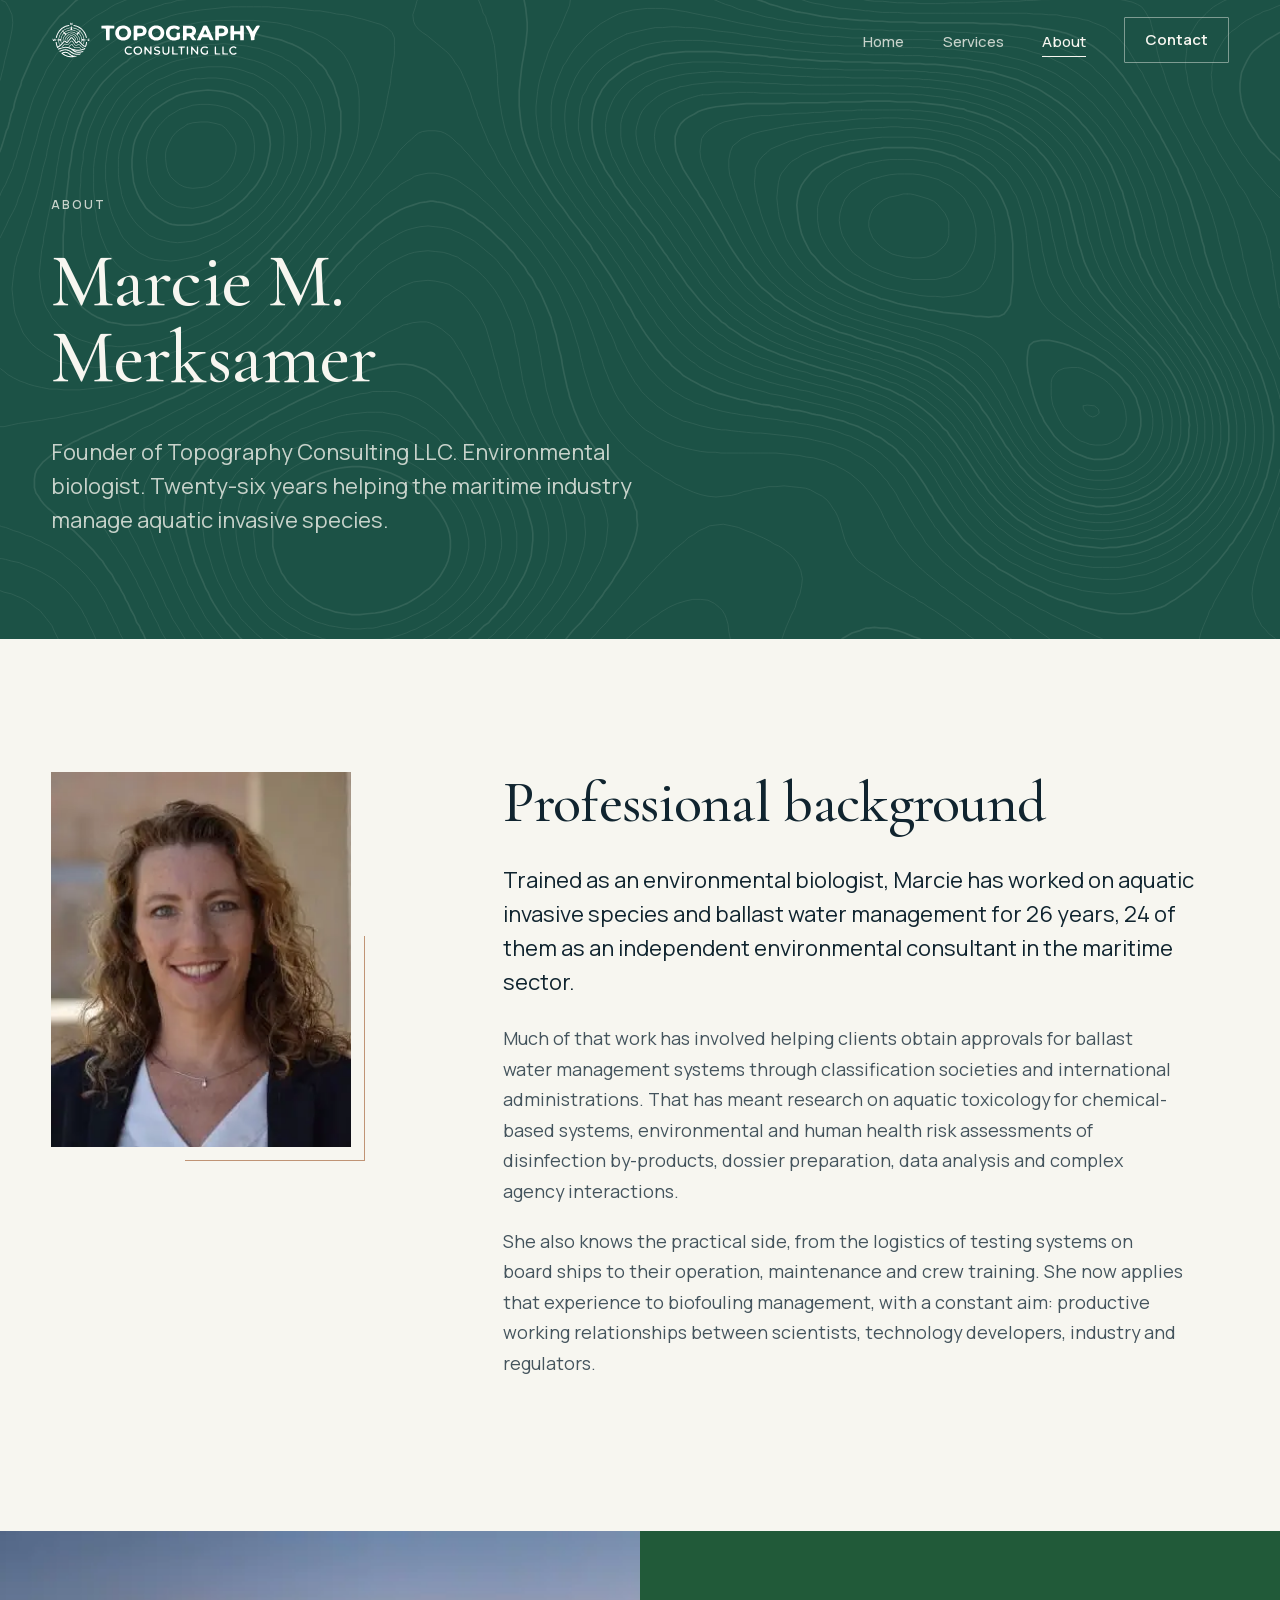
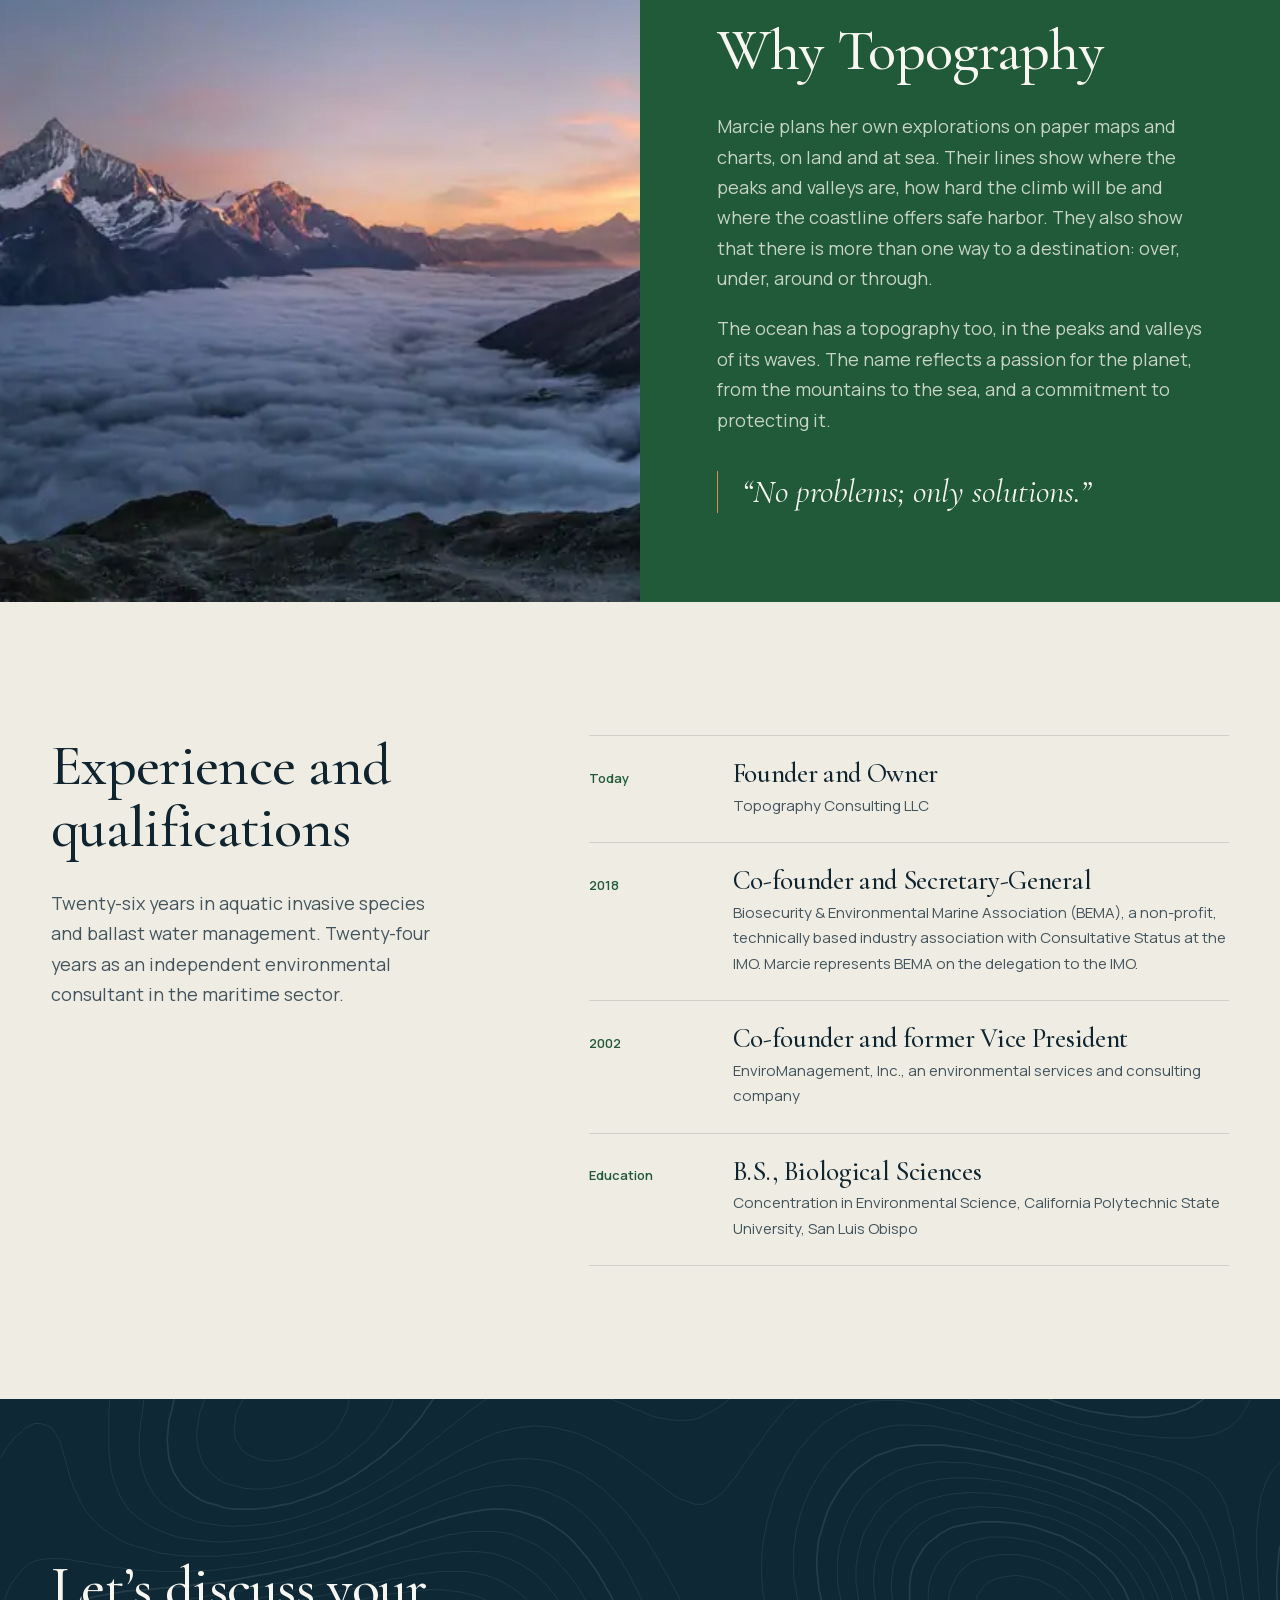
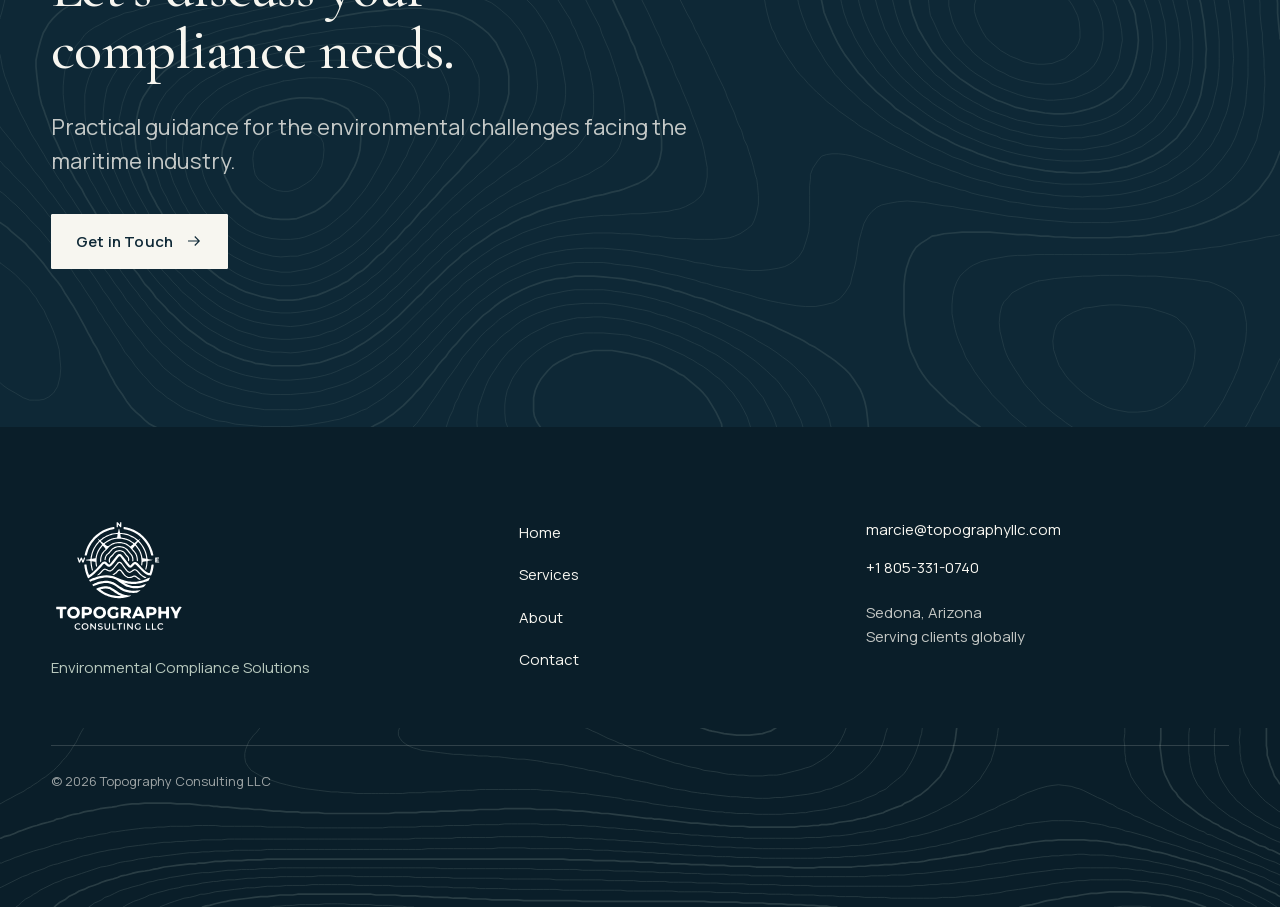
==== commit c383d751: "draft_1 Redesign of the Topography Consulting site on the existing static build: - New design system" ====
--- a/site/about.html
+++ b/site/about.html
@@ -4,177 +4,130 @@
 <meta charset="utf-8">
 <meta name="viewport" content="width=device-width, initial-scale=1">
 <title>About Marcie Merksamer | Topography Consulting</title>
-<meta name="description" content="Marcie M. Merksamer: 26 years in aquatic invasive species and ballast water management, Secretary-General of BEMA, IMO delegate and founder of Topography Consulting LLC.">
-<link rel="canonical" href="https://www.topographyllc.com/about.html">
+<meta name="description" content="Marcie M. Merksamer: environmental biologist with 26 years in aquatic invasive species and ballast water management, founder of Topography Consulting LLC and Secretary-General of BEMA.">
+<meta name="robots" content="noindex, nofollow">
+<meta property="og:image" content="assets/logo/og-logo.png">
 <meta name="theme-color" content="#0E2836">
 <meta property="og:type" content="website">
 <meta property="og:site_name" content="Topography Consulting LLC">
 <meta property="og:title" content="About Marcie Merksamer | Topography Consulting">
-<meta property="og:description" content="Marcie M. Merksamer: 26 years in aquatic invasive species and ballast water management, Secretary-General of BEMA, IMO delegate and founder of Topography Consulting LLC.">
-<meta property="og:url" content="https://www.topographyllc.com/about.html">
-<meta property="og:image" content="https://www.topographyllc.com/assets/img/peaks-clouds.jpg">
+<meta property="og:description" content="Marcie M. Merksamer: environmental biologist with 26 years in aquatic invasive species and ballast water management, founder of Topography Consulting LLC and Secretary-General of BEMA.">
 <meta name="twitter:card" content="summary_large_image">
 <link rel="icon" href="favicon.svg" type="image/svg+xml">
 <link rel="icon" href="favicon.ico" sizes="any">
 <link rel="apple-touch-icon" href="apple-touch-icon.png">
-<link rel="preconnect" href="https://fonts.googleapis.com"><link rel="preconnect" href="https://fonts.gstatic.com" crossorigin><link href="https://fonts.googleapis.com/css2?family=Fraunces:ital,opsz,wght@0,9..144,300..500;1,9..144,300..500&family=IBM+Plex+Mono:wght@400;500&family=Inter:wght@400;500;600&family=Montserrat:wght@500;700&display=swap" rel="stylesheet">
+<link rel="preload" href="assets/fonts/cormorant-garamond-latin.woff2" as="font" type="font/woff2" crossorigin>
+<link rel="preload" href="assets/fonts/manrope-latin.woff2" as="font" type="font/woff2" crossorigin>
 <link rel="stylesheet" href="assets/css/styles.css">
+<script>document.documentElement.classList.replace("no-js","js")</script>
 
 </head>
 <body>
 <a class="skip-link" href="#main">Skip to content</a>
-<header class="site-header">
-  <div class="wrap">
-    <a class="brand" href="index.html" aria-label="Topography Consulting LLC — home">
-      <img class="logo-light" src="assets/logo/Topography-Icon-White-Knockout.svg" alt="" width="46" height="46">
-      <img class="logo-dark" src="assets/logo/Topography-Icon-Color.svg" alt="" width="46" height="46">
-      <span class="brand-text"><strong>TOPOGRAPHY</strong><span>CONSULTING LLC</span></span>
+<header class="site-header" data-header>
+  <div class="wrap site-header__inner">
+    <a class="brand" href="index.html" aria-label="Topography Consulting LLC, home">
+      <img src="assets/logo/Topography-Lockup-Horizontal-White.svg" alt="" width="886" height="170">
     </a>
-    <button class="nav-toggle" aria-label="Open menu" aria-expanded="false" aria-controls="site-nav"><span></span><span></span><span></span></button>
+    <button class="nav-toggle" type="button" aria-expanded="false" aria-controls="site-nav">
+      <span class="visually-hidden">Menu</span><i aria-hidden="true"></i><i aria-hidden="true"></i>
+    </button>
     <nav class="nav" id="site-nav" aria-label="Primary">
-      <a href="services.html">Services</a>
-      <a href="services.html#approach">Approach</a>
-      <a href="about.html" aria-current="page">About</a>
-      <a class="btn" href="contact.html">Contact</a>
+      <ul>
+        <li><a href="index.html">Home</a></li>
+        <li><a href="services.html">Services</a></li>
+        <li><a href="about.html" aria-current="page">About</a></li>
+      </ul>
+      <a class="btn btn--line nav__cta" href="contact.html">Contact</a>
     </nav>
   </div>
 </header>
-<div class="gauge" aria-hidden="true"><div class="gauge__track"><i class="gauge__mark"></i></div><span class="gauge__val">DEPTH 0000 M</span></div>
 
 <main id="main">
-<section class="hero page-hero on-dark">
-  <div class="hero__media"><img data-parallax="0.12" src="assets/img/peaks-clouds.jpg" alt="Mountain peaks rising above a sea of clouds at first light" width="2400" height="1600" fetchpriority="high"></div>
+<section class="page-hero page-hero--about on-dark">
   <div class="contours" aria-hidden="true"></div>
-  <div class="wrap hero__inner">
-    <div class="hero-in">
-      <p class="label">About</p>
-      <h1 class="display">Driven by a passion for <em>the Earth.</em></h1>
-      <p class="lede">Topography Consulting was founded to protect what we explore, and to preserve it for the generations who will explore it next.</p>
-      <div class="hero__meta coord"><span>Founded by Marcie M. Merksamer</span><span class="scroll-cue"><i></i>Scroll</span></div>
+  <div class="wrap page-hero__grid">
+    <div class="page-hero__copy">
+      <p class="eyebrow">About</p>
+      <h1 class="h1">Marcie M. Merksamer</h1>
+      <p class="lead">Founder of Topography Consulting LLC. Environmental biologist. Twenty-six years helping the maritime industry manage aquatic invasive species.</p>
     </div>
   </div>
 </section>
 
-<section class="section">
-  <div class="wrap grid-2 grid-2--wide-right">
-    <!-- Replace with Marcie's headshot when supplied: assets/img/marcie.jpg (4:5 crop recommended) -->
-    <figure class="portrait reveal">
-      <img src="assets/img/forest-lake.jpg" alt="A still alpine lake framed by evergreen forest" width="1600" height="1067" loading="lazy">
-      <figcaption><span class="coord" style="color:var(--sage)">Founder</span><span class="coord" style="color:var(--sage)">Sedona, AZ</span></figcaption>
+<section class="section bio">
+  <div class="wrap bio__grid">
+    <figure class="bio__portrait reveal">
+      <picture><source type="image/webp" srcset="assets/img/opt/marcie-merksamer-292.webp 292w" sizes="(min-width: 900px) 300px, 70vw"><img src="assets/img/marcie-merksamer.jpg" alt="Portrait of Marcie Merksamer" width="292" height="366" loading="lazy" decoding="async"></picture>
     </figure>
-    <div>
-      <p class="label reveal">Founder</p>
-      <h2 class="h2 reveal">Marcie M. <em>Merksamer</em></h2>
+    <div class="bio__text">
+      <h2 class="h2 reveal">Professional background</h2>
       <div class="prose reveal">
         <p>Trained as an environmental biologist, Marcie has worked on aquatic invasive species and ballast water management for 26 years, 24 of them as an independent environmental consultant in the maritime sector.</p>
-        <p>Much of her ballast water work has involved helping clients obtain approvals for ballast water management systems (BWMS) through classification societies and international administrations. In managing those approvals she has carried out extensive research on aquatic toxicology for chemical-based systems, performed environmental and human health risk assessments of chemical disinfection by-products, and handled complex agency interactions, dossier preparation and data analysis.</p>
-        <p>She knows the logistics of scientific BWMS testing on board ships, as well as system operation, maintenance, crew interaction and crew training. Marcie now applies that expertise to current developments in the biofouling management sector. A primary goal in her work is to build productive working relationships among scientists, technology developers, industry and regulators.</p>
+        <p>Much of that work has involved helping clients obtain approvals for ballast water management systems through classification societies and international administrations. That has meant research on aquatic toxicology for chemical-based systems, environmental and human health risk assessments of disinfection by-products, dossier preparation, data analysis and complex agency interactions.</p>
+        <p>She also knows the practical side, from the logistics of testing systems on board ships to their operation, maintenance and crew training. She now applies that experience to biofouling management, with a constant aim: productive working relationships between scientists, technology developers, industry and regulators.</p>
       </div>
     </div>
   </div>
 </section>
 
-<section class="section section--sand">
-  <div class="wrap grid-2">
-    <div>
-      <p class="label reveal">Credentials</p>
-      <h2 class="h2 reveal">A record built <em>over decades.</em></h2>
-      <p class="reveal muted">Experience that spans technical, regulatory and industry-association work, at home and at the IMO.</p>
-    </div>
-    <ul class="credentials">
-      <li class="reveal"><span class="k">Current</span><span class="v"><b>Owner &amp; Founder</b><span>Topography Consulting LLC</span></span></li>
-      <li class="reveal"><span class="k">Since 2018</span><span class="v"><b>Secretary-General &amp; Co-founder</b><span>Biosecurity &amp; Environmental Marine Association (BEMA), a non-profit, technically based association with Consultative Status at the IMO. Marcie represents BEMA on the delegation to the IMO.</span></span></li>
-      <li class="reveal"><span class="k">2002 &ndash; present</span><span class="v"><b>Co-founder &amp; former Vice President</b><span>EnviroManagement, Inc., an environmental services and consulting company</span></span></li>
-      <li class="reveal"><span class="k">Education</span><span class="v"><b>B.S., Biological Sciences</b><span>Concentration in Environmental Science, California Polytechnic State University, San Luis Obispo</span></span></li>
-    </ul>
+<section class="story on-dark">
+  <div class="story__media reveal-img"><picture><source type="image/webp" srcset="assets/img/opt/peaks-clouds-640.webp 640w, assets/img/opt/peaks-clouds-1200.webp 1200w, assets/img/opt/peaks-clouds-2000.webp 2000w" sizes="(min-width: 900px) 50vw, 100vw"><img src="assets/img/peaks-clouds.jpg" alt="Mountain peaks rising above a sea of cloud at first light" width="2400" height="1600" loading="lazy" decoding="async"></picture></div>
+  <div class="story__text">
+    <h2 class="h2 reveal">Why Topography</h2>
+    <p class="reveal">Marcie plans her own explorations on paper maps and charts, on land and at sea. Their lines show where the peaks and valleys are, how hard the climb will be and where the coastline offers safe harbor. They also show that there is more than one way to a destination: over, under, around or through.</p>
+    <p class="reveal">The ocean has a topography too, in the peaks and valleys of its waves. The name reflects a passion for the planet, from the mountains to the sea, and a commitment to protecting it.</p>
+    <blockquote class="quote reveal"><p>&ldquo;No problems; only solutions.&rdquo;</p></blockquote>
   </div>
 </section>
 
-<section class="band on-dark">
-  <img data-parallax="0.1" src="assets/img/coast-aerial.jpg" alt="Aerial view of surf meeting a pale sand shoreline" width="1400" height="2100" loading="lazy">
-  <div class="wrap">
-    <blockquote class="reveal">The ocean&rsquo;s surface has a topography too, in every swell and ripple.</blockquote>
-    <span class="coord reveal">Land &middot; Sea &middot; Everything between</span>
+<section class="section section--sand experience">
+  <div class="wrap experience__grid">
+    <div>
+      <h2 class="h2 reveal">Experience and qualifications</h2>
+      <p class="reveal">Twenty-six years in aquatic invasive species and ballast water management. Twenty-four years as an independent environmental consultant in the maritime sector.</p>
+    </div>
+    <ol class="timeline reveal">
+      <li><span class="timeline__when">Today</span><div><h3>Founder and Owner</h3><p>Topography Consulting LLC</p></div></li>
+      <li><span class="timeline__when">2018</span><div><h3>Co-founder and Secretary-General</h3><p>Biosecurity &amp; Environmental Marine Association (BEMA), a non-profit, technically based industry association with Consultative Status at the IMO. Marcie represents BEMA on the delegation to the IMO.</p></div></li>
+      <li><span class="timeline__when">2002</span><div><h3>Co-founder and former Vice President</h3><p>EnviroManagement, Inc., an environmental services and consulting company</p></div></li>
+      <li><span class="timeline__when">Education</span><div><h3>B.S., Biological Sciences</h3><p>Concentration in Environmental Science, California Polytechnic State University, San Luis Obispo</p></div></li>
+    </ol>
   </div>
 </section>
-
-<section class="section">
-  <div class="wrap grid-2 grid-2--wide-left">
-    <div>
-      <p class="label reveal">The name</p>
-      <h2 class="h2 reveal">It&rsquo;s all about <em>exploration.</em></h2>
-      <div class="reveal">
-        <p>Nature, planet Earth, exploration and adventure. From the mountains to the sea and every environment in between, this planet is endlessly fascinating, and worth protecting, exploring and preserving for future generations.</p>
-        <p>Marcie still plans her explorations on old-school paper maps and charts, on land and at sea. Their lines show where the peaks and valleys lie, how hard the climb will be, where the coastline offers safe harbor and how deep the trenches run. They also show that there is always more than one way to reach a destination.</p>
-        <p>Many people think of topography only on land, but the ocean&rsquo;s surface has one too: the peaks and valleys of waves and the ripples drawn by wind and current. The name is a reminder that the journey continues, wherever it leads.</p>
-      </div>
-    </div>
-    <div>
-      <blockquote class="pull reveal">&ldquo;We&rsquo;ve done everything from the boiler suit to the business suit.&rdquo;<cite>Marcie Merksamer</cite></blockquote>
-      <blockquote class="pull reveal">&ldquo;No problems; only solutions.&rdquo;<cite>A guiding principle</cite></blockquote>
-    </div>
-  </div>
-</section>
-<section class="section section--dark on-dark cta">
+<section class="section cta cta--navy on-dark">
   <div class="contours" aria-hidden="true"></div>
-  <div class="wrap">
-    <p class="label reveal">Start a conversation</p>
-    <div class="cta__row">
-      <div>
-        <h2 class="display reveal">Let&rsquo;s chart the <em>path</em> together.</h2>
-        <p class="lede reveal" style="--d:.1s">Tell us about the vessel, the system or the regulation in front of you. Every engagement starts with listening.</p>
-      </div>
-      <div class="reveal" style="--d:.2s">
-        <div class="cta__details mb-0">
-          <a href="mailto:marcie@topographyllc.com">marcie@topographyllc.com</a>
-          <a href="tel:+18053310740">+1 805-331-0740</a>
-        </div>
-        <p class="mt-2 mb-0"><a class="btn" href="contact.html">Get in touch <svg viewBox="0 0 24 24" fill="none" stroke="currentColor" stroke-width="1.5" aria-hidden="true"><path d="M4 12h15M13 6l6 6-6 6"/></svg></a></p>
-      </div>
-    </div>
+  <div class="wrap cta__inner">
+    <h2 class="h2 reveal">Let&rsquo;s discuss your compliance needs.</h2>
+    <p class="lead reveal">Practical guidance for the environmental challenges facing the maritime industry.</p>
+    <p class="reveal"><a class="btn" href="contact.html">Get in Touch <svg class="i-arrow" viewBox="0 0 24 24" width="18" height="18" fill="none" stroke="currentColor" stroke-width="1.5" aria-hidden="true" focusable="false"><path d="M4 12h15M13 6l6 6-6 6"/></svg></a></p>
   </div>
 </section>
 </main>
-<footer class="site-footer on-dark">
-  <div class="contours contours--soft" aria-hidden="true"></div>
-  <div class="wrap">
-    <div class="footer-top">
-      <div class="footer-brand">
-        <img src="assets/logo/Topography-Logo-White-Knockout.svg" alt="Topography Consulting LLC" width="220" height="192" loading="lazy">
-        <p>Environmental Compliance Solutions</p>
-      </div>
-      <div>
-        <h4>Navigate</h4>
-        <ul>
-          <li><a href="services.html">Services</a></li>
-          <li><a href="services.html#approach">Approach</a></li>
-          <li><a href="about.html">About</a></li>
-          <li><a href="contact.html">Contact</a></li>
-        </ul>
-      </div>
-      <div>
-        <h4>Focus</h4>
-        <ul>
-          <li><a href="services.html#ballast-water">Ballast water</a></li>
-          <li><a href="services.html#biofouling">Biofouling</a></li>
-          <li><a href="services.html#programs">Compliance programs</a></li>
-          <li><a href="services.html#approvals">BWMS approvals</a></li>
-        </ul>
-      </div>
-      <div>
-        <h4>Contact</h4>
-        <ul>
-          <li><a href="mailto:marcie@topographyllc.com">marcie@topographyllc.com</a></li>
-          <li><a href="tel:+18053310740">+1 805-331-0740</a></li>
-          <li><address>P.O. Box 20014<br>Sedona, AZ 86341</address></li>
-        </ul>
-      </div>
+<footer class="site-footer">
+  <div class="wrap site-footer__top">
+    <div class="site-footer__brand">
+      <img src="assets/logo/Topography-Logo-White-Knockout.svg" alt="Topography Consulting LLC" width="152" height="132" loading="lazy">
+      <p>Environmental Compliance Solutions</p>
     </div>
-    <div class="footer-bottom">
-      <span>&copy; <span data-year>2026</span> Topography Consulting LLC. All rights reserved.</span>
-      <span class="coord">34.8697&deg; N &middot; 111.7610&deg; W &mdash; Serving clients worldwide</span>
+    <nav class="site-footer__nav" aria-label="Footer">
+      <ul>
+        <li><a href="index.html">Home</a></li>
+        <li><a href="services.html">Services</a></li>
+        <li><a href="about.html">About</a></li>
+        <li><a href="contact.html">Contact</a></li>
+      </ul>
+    </nav>
+    <div class="site-footer__contact">
+      <a href="mailto:marcie@topographyllc.com">marcie@topographyllc.com</a>
+      <a href="tel:+18053310740">+1 805-331-0740</a>
+      <p>Sedona, Arizona<br>Serving clients globally</p>
     </div>
   </div>
+  <div class="wrap site-footer__base">
+    <p>&copy; <span data-year>2026</span> Topography Consulting LLC</p>
+  </div>
+  <div class="site-footer__contours" aria-hidden="true"></div>
 </footer>
 <script src="assets/js/main.js" defer></script>
 </body>
--- a/site/assets/css/styles.css
+++ b/site/assets/css/styles.css
@@ -1,503 +1,520 @@
 /* ==========================================================================
    Topography Consulting LLC
-   Palette tuned to the selected logo (forest #215A39 → navy #094368)
+   Design system. Colors from the approved logo files:
+   forest #215A39 -> navy #094368, wordmark #0A3F68.
    ========================================================================== */
 
+@font-face {
+  font-family: "Cormorant Garamond";
+  src: url("../fonts/cormorant-garamond-latin.woff2") format("woff2");
+  font-weight: 300 700; font-style: normal; font-display: swap;
+}
+@font-face {
+  font-family: "Cormorant Garamond";
+  src: url("../fonts/cormorant-garamond-italic-latin.woff2") format("woff2");
+  font-weight: 300 700; font-style: italic; font-display: swap;
+}
+@font-face {
+  font-family: "Manrope";
+  src: url("../fonts/manrope-latin.woff2") format("woff2");
+  font-weight: 200 800; font-style: normal; font-display: swap;
+}
+
 :root {
-  /* Brand — matched to the logo gradient */
-  --ocean: #094368;        /* Deep Ocean (logo navy; was #0B4263) */
-  --forest: #215A39;       /* Forest Green (logo green; was #20583F) */
-  --tide: #1C5246;         /* logo gradient midpoint, used for transitions */
-  --navy: #0E2836;         /* Deep Navy (was #102A36, nudged toward logo hue) */
-  --abyss: #091C26;        /* darkest surface, footer */
-  --ivory: #F7F6F0;        /* Warm Ivory */
-  --sand: #EDEBE1;         /* ivory one step down, for alternating bands */
-  --sage: #B7C8BD;         /* Muted Sage */
-  --sage-deep: #7E978A;    /* sage for lines / secondary text on ivory */
-  --copper: #D58B55;       /* Sunset Copper — accents on dark */
-  --copper-ink: #A85E2C;   /* copper darkened for AA text on ivory */
+  /* Color */
+  --ocean: #094368;        /* logo navy */
+  --forest: #215A39;       /* logo green */
+  --tide: #1C5246;         /* logo gradient midpoint */
+  --navy: #0E2836;         /* deep navy surfaces */
+  --abyss: #0A1E29;        /* footer */
+  --ivory: #F7F6F0;
+  --sand: #EEECE3;
+  --sage: #B7C8BD;
+  --copper: #D58B55;       /* accent on dark, used sparingly */
+  --copper-ink: #9C5424;   /* copper for text/lines on light (AA) */
 
   --ink: #10242F;
-  --ink-soft: #3D5260;
-  --line: rgba(16, 36, 47, 0.14);
-  --line-light: rgba(247, 246, 240, 0.18);
-
-  --font-display: "Fraunces", "Iowan Old Style", Georgia, serif;
-  --font-body: "Inter", system-ui, -apple-system, "Segoe UI", sans-serif;
-  --font-mono: "IBM Plex Mono", ui-monospace, "SFMono-Regular", Consolas, monospace;
-
-  --gutter: clamp(1rem, 4vw, 3.5rem);
-  --max: 1320px;
-  --section: clamp(5rem, 11vw, 10rem);
-  --ease: cubic-bezier(.2, .7, .1, 1);
-}
-
+  --ink-soft: #44545D;
+  --line: rgba(16, 36, 47, .14);
+  --on-dark: #F7F6F0;
+  --on-dark-soft: rgba(247, 246, 240, .78);
+  --line-dark: rgba(247, 246, 240, .16);
+
+  /* Type */
+  --font-display: "Cormorant Garamond", "Iowan Old Style", "Palatino Linotype", Georgia, serif;
+  --font-body: "Manrope", system-ui, -apple-system, "Segoe UI", sans-serif;
+  --fs-hero: clamp(3rem, 1.2rem + 5.6vw, 6.5rem);       /* 48 -> 104 */
+  --fs-h1: clamp(2.75rem, 1.5rem + 4vw, 5.25rem);       /* 44 -> 84  */
+  --fs-h2: clamp(2.25rem, 1.4rem + 2.8vw, 3.75rem);     /* 36 -> 60  */
+  --fs-h3: clamp(1.5rem, 1.2rem + 1vw, 2rem);           /* 24 -> 32  */
+  --fs-lead: clamp(1.125rem, 1rem + .5vw, 1.375rem);    /* 18 -> 22  */
+  --fs-body: clamp(1rem, .96rem + .2vw, 1.125rem);      /* 16 -> 18  */
+  --fs-ui: .9375rem;                                    /* 15 */
+  --fs-small: .8125rem;                                 /* 13 */
+  --fs-label: .75rem;                                   /* 12 */
+
+  /* Space & layout */
+  --gutter: clamp(1rem, 4vw, 4rem);
+  --max: 1280px;
+  --measure: 62ch;
+  --section: clamp(5rem, 3.5rem + 6vw, 9.5rem);
+  --header-h: 80px;
+
+  /* Motion */
+  --ease-out: cubic-bezier(.16, 1, .3, 1);
+  --ease-in-out: cubic-bezier(.65, 0, .35, 1);
+  --t-fast: 200ms;
+  --t-ui: 320ms;
+  --t-reveal: 700ms;
+}
+
+/* ---------- Base ---------- */
 *, *::before, *::after { box-sizing: border-box; }
-html { -webkit-text-size-adjust: 100%; scroll-behavior: smooth; }
+html { -webkit-text-size-adjust: 100%; scroll-padding-top: calc(var(--header-h) + 1rem); }
+@media (prefers-reduced-motion: no-preference) { html { scroll-behavior: smooth; } }
 body {
   margin: 0;
   background: var(--ivory);
   color: var(--ink);
   font-family: var(--font-body);
-  font-size: clamp(1rem, 0.96rem + 0.2vw, 1.125rem);
-  line-height: 1.65;
+  font-size: var(--fs-body);
+  line-height: 1.7;
   -webkit-font-smoothing: antialiased;
   text-rendering: optimizeLegibility;
-  overflow-x: hidden;
-}
-img { display: block; max-width: 100%; height: auto; }
-a { color: inherit; }
+  overflow-x: clip;
+}
+img, svg { display: block; max-width: 100%; }
+img { height: auto; }
+picture { display: contents; }
+a { color: inherit; text-underline-offset: .2em; text-decoration-thickness: 1px; }
+a[href^="tel:"] { white-space: nowrap; }
+p { margin: 0 0 1.1em; max-width: var(--measure); }
+ul, ol { margin: 0; padding: 0; list-style: none; }
+figure, blockquote, dl, dd { margin: 0; }
+button { font: inherit; color: inherit; }
 ::selection { background: var(--sage); color: var(--navy); }
 
+.wrap { width: 100%; max-width: calc(var(--max) + var(--gutter) * 2); margin: 0 auto; padding: 0 var(--gutter); }
+.visually-hidden { position: absolute !important; width: 1px; height: 1px; overflow: hidden; clip: rect(0 0 0 0); clip-path: inset(50%); white-space: nowrap; }
+
 .skip-link {
-  position: absolute; left: 1rem; top: -4rem; z-index: 100;
-  background: var(--copper); color: var(--navy); padding: .6rem 1rem; text-decoration: none; font-weight: 600;
+  position: absolute; left: 1rem; top: -4rem; z-index: 200;
+  background: var(--ivory); color: var(--navy); padding: .75rem 1.1rem; font-weight: 600; text-decoration: none;
 }
 .skip-link:focus { top: 1rem; }
-:focus-visible { outline: 2px solid var(--copper); outline-offset: 3px; }
-
-.wrap { width: 100%; max-width: var(--max); margin: 0 auto; padding: 0 var(--gutter); }
+:focus-visible { outline: 2px solid var(--ocean); outline-offset: 3px; }
+.on-dark :focus-visible, .site-header :focus-visible, .site-footer :focus-visible { outline-color: var(--copper); }
 
 /* ---------- Type ---------- */
-h1, h2, h3, h4 {
-  font-family: var(--font-display);
-  font-weight: 350;
-  font-variation-settings: "opsz" 48;
-  letter-spacing: -0.02em;
-  line-height: 1.05;
-  margin: 0 0 .5em;
-}
-.display { font-size: clamp(2.75rem, 1.6rem + 5.2vw, 6.5rem); line-height: 0.98; letter-spacing: -0.03em; }
-.h1 { font-size: clamp(2.5rem, 1.6rem + 4vw, 5.25rem); }
-.h2 { font-size: clamp(2rem, 1.4rem + 2.6vw, 3.75rem); }
-.h3 { font-size: clamp(1.5rem, 1.2rem + 1.1vw, 2.1rem); line-height: 1.15; }
-h1 em, h2 em, .display em { font-style: italic; font-weight: 300; color: var(--forest); }
-.on-dark h1 em, .on-dark h2 em, .on-dark .display em { color: var(--sage); }
-
-.lede { font-size: clamp(1.15rem, 1rem + 0.6vw, 1.45rem); line-height: 1.55; color: var(--ink-soft); max-width: 40ch; }
-.on-dark .lede { color: rgba(247, 246, 240, .82); }
-p { margin: 0 0 1.2em; max-width: 68ch; }
-
-/* map-legend style labels */
-.label {
-  font-family: var(--font-mono);
-  font-size: .75rem;
-  letter-spacing: .14em;
-  text-transform: uppercase;
-  color: var(--forest);
-  display: inline-flex; align-items: center; gap: .75rem;
-  margin: 0 0 1.5rem;
-}
-.label::before { content: ""; width: 2.25rem; height: 1px; background: currentColor; opacity: .7; }
-.on-dark .label { color: var(--copper); }
-.coord { font-family: var(--font-mono); font-size: .75rem; letter-spacing: .08em; color: var(--sage-deep); }
-.on-dark .coord { color: var(--sage); }
-
-/* ---------- Buttons ---------- */
+h1, h2, h3 { font-family: var(--font-display); font-weight: 500; line-height: 1.06; letter-spacing: -.012em; margin: 0 0 .5em; text-wrap: balance; }
+.display { font-size: var(--fs-hero); line-height: .98; letter-spacing: -.02em; font-weight: 500; }
+.h1 { font-size: var(--fs-h1); line-height: 1.02; }
+.h2 { font-size: var(--fs-h2); }
+.h3 { font-size: var(--fs-h3); line-height: 1.15; }
+h1 em, h2 em, .display em { font-style: italic; font-weight: 400; }
+.lead { font-size: var(--fs-lead); line-height: 1.55; color: var(--ink-soft); max-width: 46ch; }
+.on-dark { color: var(--on-dark); }
+.on-dark .lead, .on-dark p { color: var(--on-dark-soft); }
+.on-dark h1, .on-dark h2, .on-dark h3 { color: var(--on-dark); }
+
+.eyebrow {
+  font-size: var(--fs-label); font-weight: 600; letter-spacing: .16em; text-transform: uppercase;
+  color: var(--sage); margin: 0 0 1.75rem;
+}
+
+/* ---------- Links & buttons ---------- */
 .btn {
-  --b: var(--ocean);
-  display: inline-flex; align-items: center; gap: .75rem;
-  padding: 1rem 1.6rem;
-  font-family: var(--font-mono); font-size: .8rem; letter-spacing: .12em; text-transform: uppercase;
-  text-decoration: none;
-  border: 1px solid var(--b);
-  background: var(--b); color: var(--ivory);
-  transition: background .35s var(--ease), color .35s var(--ease), border-color .35s var(--ease);
-}
-.btn svg { width: 1.1em; height: 1.1em; transition: transform .35s var(--ease); }
-.btn:hover { background: transparent; color: var(--b); }
-.btn:hover svg { transform: translateX(4px); }
-.btn--ghost { background: transparent; color: var(--ink); border-color: var(--line); }
-.btn--ghost:hover { border-color: var(--ink); color: var(--ink); }
-.on-dark .btn { --b: var(--copper); color: var(--navy); }
-.on-dark .btn:hover { color: var(--copper); }
-.on-dark .btn--ghost { background: transparent; color: var(--ivory); border-color: var(--line-light); }
-.on-dark .btn--ghost:hover { border-color: var(--ivory); color: var(--ivory); }
-
-.link-arrow {
-  font-family: var(--font-mono); font-size: .8rem; letter-spacing: .12em; text-transform: uppercase;
-  text-decoration: none; display: inline-flex; gap: .6rem; align-items: center;
-  border-bottom: 1px solid currentColor; padding-bottom: .3rem;
-}
-.link-arrow:hover { color: var(--copper-ink); }
-.on-dark .link-arrow:hover { color: var(--copper); }
+  --bg: var(--ivory); --fg: var(--navy); --bd: var(--ivory);
+  display: inline-flex; align-items: center; gap: .75rem; min-height: 48px;
+  padding: .85rem 1.5rem;
+  font-family: var(--font-body); font-size: var(--fs-ui); font-weight: 600; letter-spacing: .01em;
+  text-decoration: none; cursor: pointer;
+  background: var(--bg); color: var(--fg); border: 1px solid var(--bd); border-radius: 1px;
+  transition: background-color var(--t-ui) var(--ease-out), color var(--t-ui) var(--ease-out), border-color var(--t-ui) var(--ease-out);
+}
+.btn .i-arrow { transition: transform var(--t-ui) var(--ease-out); }
+.btn:hover { --bg: transparent; --fg: var(--ivory); }
+.btn:hover .i-arrow, .link:hover .i-arrow { transform: translateX(4px); }
+.btn--dark { --bg: var(--navy); --fg: var(--ivory); --bd: var(--navy); }
+.btn--dark:hover { --bg: transparent; --fg: var(--navy); }
+.btn--line { --bg: transparent; --fg: var(--ivory); --bd: rgba(247, 246, 240, .45); }
+.btn--line:hover, .btn--line[aria-current="page"] { --bg: var(--ivory); --fg: var(--navy); --bd: var(--ivory); }
+.btn:disabled { opacity: .6; cursor: progress; }
+
+.link {
+  display: inline-flex; align-items: center; gap: .5rem;
+  font-size: var(--fs-ui); font-weight: 600; text-decoration: none; padding: .35rem 0;
+  background: linear-gradient(currentColor, currentColor) 0 100% / 100% 1px no-repeat;
+  transition: background-size var(--t-ui) var(--ease-out), color var(--t-ui) var(--ease-out);
+}
+.link:hover { background-size: 0 1px; background-position: 100% 100%; }
+.link::after { content: ""; width: 6px; height: 6px; border-radius: 50%; background: var(--copper-ink); opacity: 0; transform: scale(.4); transition: opacity var(--t-ui), transform var(--t-ui) var(--ease-out); }
+.on-dark .link::after { background: var(--copper); }
+.link:hover::after { opacity: 1; transform: none; }
 
 /* ---------- Header ---------- */
 .site-header {
-  position: fixed; inset: 0 0 auto 0; z-index: 50;
-  color: var(--ivory);
-  transition: background .5s var(--ease), color .5s var(--ease), box-shadow .5s var(--ease), transform .5s var(--ease);
-}
-.site-header .wrap { display: flex; align-items: center; justify-content: space-between; height: 84px; }
-.brand { display: flex; align-items: center; gap: .85rem; text-decoration: none; }
-.brand img { width: 46px; height: 46px; }
-.brand .logo-dark { display: none; }
-.brand-text { display: flex; flex-direction: column; line-height: 1; }
-.brand-text strong { font-family: "Montserrat", var(--font-body); font-weight: 700; letter-spacing: .06em; font-size: 1.05rem; }
-.brand-text span { font-family: "Montserrat", var(--font-body); font-weight: 500; letter-spacing: .2em; font-size: .6rem; margin-top: .3rem; opacity: .85; }
-
-.nav { display: flex; align-items: center; gap: clamp(1.25rem, 2.5vw, 2.5rem); }
-.nav a {
-  font-family: var(--font-mono); font-size: .75rem; letter-spacing: .14em; text-transform: uppercase;
-  text-decoration: none; position: relative; padding: .4rem 0;
-}
-.nav a:not(.btn)::after {
-  content: ""; position: absolute; left: 0; right: 0; bottom: 0; height: 1px; background: currentColor;
-  transform: scaleX(0); transform-origin: left; transition: transform .4s var(--ease);
-}
-.nav a:not(.btn):hover::after, .nav a[aria-current="page"]::after { transform: scaleX(1); }
-.nav .btn { padding: .7rem 1.1rem; --b: var(--copper); color: var(--navy); }
-.nav .btn:hover { color: var(--copper); }
-
-.site-header.is-solid, .site-header.is-light {
-  background: rgba(247, 246, 240, .92);
-  -webkit-backdrop-filter: saturate(1.4) blur(14px); backdrop-filter: saturate(1.4) blur(14px);
-  color: var(--ink);
-  box-shadow: 0 1px 0 var(--line);
-}
-.site-header.is-solid .logo-light, .site-header.is-light .logo-light { display: none; }
-.site-header.is-solid .logo-dark, .site-header.is-light .logo-dark { display: block; }
-.site-header.is-solid .brand-text, .site-header.is-light .brand-text { color: var(--ocean); }
-.site-header.is-solid .nav .btn, .site-header.is-light .nav .btn { --b: var(--ocean); color: var(--ivory); }
-.site-header.is-solid .nav .btn:hover, .site-header.is-light .nav .btn:hover { color: var(--ocean); }
-.site-header.is-hidden { transform: translateY(-100%); }
-
-.nav-toggle {
-  display: none; background: none; border: 0; color: inherit; cursor: pointer; padding: .5rem; margin-right: -.5rem;
-}
-.nav-toggle span { display: block; width: 26px; height: 1.5px; background: currentColor; margin: 6px 0; transition: transform .35s var(--ease), opacity .35s; }
-
-@media (max-width: 860px) {
-  .nav-toggle { display: block; position: relative; z-index: 2; }
-  .nav {
-    position: fixed; inset: 0; z-index: 1;
-    flex-direction: column; justify-content: center; align-items: flex-start; gap: 1.75rem;
-    padding: 6rem var(--gutter) 3rem;
-    background: var(--navy) url("../img/contours-soft.svg") center / cover no-repeat;
-    background-blend-mode: normal;
-    color: var(--ivory);
-    opacity: 0; visibility: hidden; transition: opacity .45s var(--ease), visibility .45s;
+  position: fixed; inset: 0 0 auto 0; z-index: 100; color: var(--on-dark);
+  transition: background-color var(--t-ui) var(--ease-out), box-shadow var(--t-ui) var(--ease-out);
+}
+.site-header__inner { display: flex; align-items: center; justify-content: space-between; gap: 2rem; height: var(--header-h); transition: height var(--t-ui) var(--ease-out); }
+.site-header.is-solid { background: rgba(14, 40, 54, .94); box-shadow: 0 1px 0 var(--line-dark); }
+@supports (backdrop-filter: blur(1px)) { .site-header.is-solid { background: rgba(14, 40, 54, .82); backdrop-filter: blur(14px) saturate(1.2); } }
+.site-header.is-solid .site-header__inner { height: 68px; }
+.brand { display: block; flex: none; position: relative; z-index: 2; }
+.brand img { width: auto; height: 40px; transition: height var(--t-ui) var(--ease-out); }
+.site-header.is-solid .brand img { height: 36px; }
+
+.nav { display: flex; align-items: center; gap: clamp(1.5rem, 3vw, 2.75rem); }
+.nav ul { display: flex; gap: clamp(1.5rem, 3vw, 2.75rem); }
+.nav ul a {
+  font-size: var(--fs-ui); font-weight: 500; text-decoration: none; color: var(--on-dark-soft);
+  padding: .5rem 0; position: relative; transition: color var(--t-fast);
+}
+.nav ul a::after {
+  content: ""; position: absolute; left: 0; right: 0; bottom: .2rem; height: 1px; background: currentColor;
+  transform: scaleX(0); transform-origin: left; transition: transform var(--t-ui) var(--ease-out);
+}
+.nav ul a:hover, .nav ul a[aria-current="page"] { color: var(--on-dark); }
+.nav ul a:hover::after, .nav ul a[aria-current="page"]::after { transform: scaleX(1); }
+.nav__cta { min-height: 44px; padding: .6rem 1.2rem; }
+
+.nav-toggle { display: none; position: relative; z-index: 2; width: 48px; height: 48px; margin-right: -12px; background: none; border: 0; cursor: pointer; }
+.nav-toggle i { position: absolute; left: 13px; right: 13px; height: 1.5px; background: currentColor; transition: transform var(--t-ui) var(--ease-out); }
+.nav-toggle i:first-of-type { top: 20px; }
+.nav-toggle i:last-of-type { top: 27px; }
+.nav-open .nav-toggle i:first-of-type { transform: translateY(3.5px) rotate(45deg); }
+.nav-open .nav-toggle i:last-of-type { transform: translateY(-3.5px) rotate(-45deg); }
+
+@media (max-width: 820px) {
+  :root { --header-h: 68px; }
+  .brand img, .site-header.is-solid .brand img { height: 32px; }
+  .nav-toggle { display: block; }
+  .js .nav {
+    position: fixed; inset: 0; z-index: 1; flex-direction: column; align-items: flex-start; justify-content: center; gap: 2.5rem;
+    padding: 6rem var(--gutter) 3rem; background: var(--navy);
+    opacity: 0; visibility: hidden; transition: opacity var(--t-ui) var(--ease-out), visibility 0s linear var(--t-ui);
   }
-  .nav a { font-family: var(--font-display); font-size: 2.25rem; letter-spacing: -0.01em; text-transform: none; }
-  .nav .btn { font-family: var(--font-mono); font-size: .85rem; text-transform: uppercase; margin-top: 1rem; --b: var(--copper) !important; color: var(--navy) !important; }
-  body.nav-open { overflow: hidden; }
-  body.nav-open .nav { opacity: 1; visibility: visible; }
-  body.nav-open .site-header { color: var(--ivory); background: transparent; box-shadow: none; backdrop-filter: none; }
-  body.nav-open .site-header .logo-light { display: block; }
-  body.nav-open .site-header .logo-dark { display: none; }
-  body.nav-open .site-header .brand-text { color: var(--ivory); }
-  body.nav-open .nav-toggle span:nth-child(1) { transform: translateY(7.5px) rotate(45deg); }
-  body.nav-open .nav-toggle span:nth-child(2) { opacity: 0; }
-  body.nav-open .nav-toggle span:nth-child(3) { transform: translateY(-7.5px) rotate(-45deg); }
-  .brand { position: relative; z-index: 2; }
-}
-
-/* ---------- Contour texture (masked so color is themeable) ---------- */
+  .js .nav::before { content: ""; position: absolute; inset: 0; background: url("../img/contours-soft.svg") center / cover no-repeat; opacity: .1; pointer-events: none; }
+  .js .nav ul { flex-direction: column; gap: 1.25rem; }
+  .js .nav ul a { font-family: var(--font-display); font-size: 2.5rem; font-weight: 500; color: var(--on-dark); }
+  .nav-open .nav { opacity: 1; visibility: visible; transition: opacity var(--t-ui) var(--ease-out), visibility 0s; }
+  .nav-open { overflow: hidden; }
+  .nav-open .site-header { background: transparent; box-shadow: none; backdrop-filter: none; }
+  /* Without JavaScript the links simply sit below the logo */
+  .no-js .site-header__inner { flex-wrap: wrap; height: auto; padding-block: .75rem; }
+  .no-js .nav-toggle { display: none; }
+  .no-js .nav { width: 100%; justify-content: space-between; }
+}
+
+/* ---------- Sections ---------- */
+.section { position: relative; padding: var(--section) 0; }
+.section--navy { background: var(--navy); }
+.section--sand { background: var(--sand); }
+.on-dark { isolation: isolate; overflow: hidden; }
 .contours {
-  position: absolute; inset: -6%;
-  pointer-events: none;
-  background: currentColor;
-  -webkit-mask: url("../img/contours-hero.svg") center / cover no-repeat;
-          mask: url("../img/contours-hero.svg") center / cover no-repeat;
-  opacity: .22;
-  animation: drift 90s ease-in-out infinite alternate;
-}
-.contours--soft { -webkit-mask-image: url("../img/contours-soft.svg"); mask-image: url("../img/contours-soft.svg"); }
-@keyframes drift {
-  from { transform: translate3d(-1.5%, 0, 0) scale(1.02); }
-  to   { transform: translate3d(1.5%, -1.5%, 0) scale(1.06); }
-}
-
-/* ---------- Hero ---------- */
-.hero {
-  position: relative; min-height: 100svh; display: flex; align-items: flex-end;
-  color: var(--ivory); background: var(--navy); overflow: hidden; isolation: isolate;
-}
-.hero__media { position: absolute; inset: 0; z-index: -2; }
-.hero__media img { width: 100%; height: 115%; object-fit: cover; will-change: transform; }
+  position: absolute; inset: 0; z-index: -1; pointer-events: none;
+  background: url("../img/contours-soft.svg") center / cover no-repeat; opacity: .12;
+}
+
+.split-head { display: grid; gap: 1.25rem 4rem; margin-bottom: clamp(2.5rem, 5vw, 4.5rem); }
+.split-head .h2 { margin: 0; }
+.split-head p { margin: 0; max-width: 44ch; }
+@media (min-width: 900px) { .split-head { grid-template-columns: 1fr 1fr; align-items: end; } .split-head p { justify-self: end; } }
+
+/* ---------- Home: hero ---------- */
+.hero { position: relative; min-height: max(600px, 92svh); display: flex; align-items: center; background: var(--navy); }
+.hero__media { position: absolute; inset: 0; z-index: -3; }
+.hero__media img { width: 100%; height: 100%; object-fit: cover; }
 .hero::before {
-  content: ""; position: absolute; inset: 0; z-index: -1;
+  content: ""; position: absolute; inset: 0; z-index: -2;
   background:
-    linear-gradient(180deg, rgba(9, 28, 38, .55) 0%, rgba(9, 28, 38, 0) 28%),
-    linear-gradient(0deg, rgba(9, 28, 38, .92) 0%, rgba(9, 28, 38, .45) 45%, rgba(9, 67, 104, .1) 100%);
-}
-.hero .contours { color: var(--sage); opacity: .16; z-index: -1; }
-.hero__inner { width: 100%; padding-top: 9rem; padding-bottom: clamp(3rem, 7vw, 6rem); position: relative; }
-.hero .display { max-width: 13ch; margin-bottom: 2rem; }
-.hero__row { display: flex; flex-wrap: wrap; align-items: flex-end; justify-content: space-between; gap: 2.5rem; }
-.hero__actions { display: flex; flex-wrap: wrap; gap: 1rem; }
-.hero__meta {
-  display: flex; justify-content: space-between; flex-wrap: wrap; gap: 1rem;
-  margin-top: clamp(3rem, 6vw, 5rem); padding-top: 1.25rem; border-top: 1px solid var(--line-light);
-}
-.scroll-cue { display: inline-flex; align-items: center; gap: .75rem; }
-.scroll-cue i { display: block; width: 1px; height: 28px; background: var(--sage); position: relative; overflow: hidden; }
-.scroll-cue i::after { content: ""; position: absolute; left: 0; top: -100%; width: 1px; height: 100%; background: var(--copper); animation: cue 2.4s var(--ease) infinite; }
-@keyframes cue { to { top: 100%; } }
-
-/* Interior page hero */
-.page-hero { min-height: 78svh; }
-.page-hero .display, .page-hero .h1 { max-width: 16ch; }
-
-/* ---------- Sections ---------- */
-.section { padding: var(--section) 0; position: relative; }
-.section--sand { background: var(--sand); }
-.section--dark { background: var(--navy); color: var(--ivory); overflow: hidden; isolation: isolate; }
-.section--ocean { background: var(--ocean); color: var(--ivory); overflow: hidden; isolation: isolate; }
-.section--dark .contours, .section--ocean .contours { color: var(--sage); opacity: .1; z-index: -1; }
-
-.section-head { display: grid; grid-template-columns: 1fr; gap: 1.5rem; margin-bottom: clamp(3rem, 6vw, 5rem); }
+    linear-gradient(180deg, rgba(14, 40, 54, .7) 0, rgba(14, 40, 54, 0) 160px),
+    linear-gradient(90deg, rgba(14, 40, 54, .94) 0%, rgba(14, 40, 54, .78) 45%, rgba(9, 67, 104, .6) 100%),
+    linear-gradient(0deg, rgba(14, 40, 54, .9) 0%, rgba(14, 40, 54, 0) 40%);
+}
+.hero__field { position: absolute; inset: 0; z-index: -1; overflow: hidden; pointer-events: none; }
+.hero__rings {
+  --cx: 72%; --cy: 50%; --size: 1500px; --r: 150%;
+  position: absolute; left: var(--cx); top: var(--cy); width: var(--size); height: var(--size);
+  transform: translate(-50%, -50%);
+  background: url("../img/contours-rings.svg") center / 100% 100% no-repeat; opacity: .24;
+  clip-path: circle(var(--r) at 50% 50%);
+}
+.no-js .hero__field { display: none; }
+.hero__grid {
+  display: grid; align-items: center; gap: 2.5rem;
+  padding-top: calc(var(--header-h) + clamp(2rem, 5vw, 4rem)); padding-bottom: clamp(3rem, 6vw, 5rem);
+}
+@media (min-width: 900px) { .hero__grid { grid-template-columns: 7fr 5fr; gap: clamp(2rem, 5vw, 6rem); } }
+.hero__copy .display { margin-bottom: 1.75rem; max-width: 11ch; }
+.hero__copy .display em { display: block; color: var(--sage); }
+.hero__lede { font-size: var(--fs-lead); line-height: 1.55; color: var(--on-dark-soft); max-width: 34ch; margin-bottom: 2.5rem; }
+.actions { display: flex; flex-wrap: wrap; align-items: center; gap: 1.25rem 2rem; }
+.hero__mark { justify-self: center; width: 100%; max-width: 480px; }
+.mark { width: 100%; height: auto; overflow: visible; }
+.mark__route { fill: none; stroke: var(--copper); stroke-width: 2.4; stroke-linecap: round; opacity: 0; }
+@media (max-width: 899px) {
+  .hero { min-height: auto; }
+  .hero__grid { padding-top: calc(var(--header-h) + 1.5rem); }
+  .hero__mark { order: -1; justify-self: start; max-width: 200px; }
+  .js .hero__mark { max-width: 148px; }
+  .js .mark__word { display: none; }
+}
+/* Hold the emblem back until the script starts the drawing (never longer than 2.5s). */
+.js .mark[data-anim="pending"] { visibility: hidden; animation: mark-failsafe 0s linear 2.5s forwards; }
+@keyframes mark-failsafe { to { visibility: visible; } }
+
+.hero__copy > * { animation: rise var(--t-reveal) var(--ease-out) both; }
+.hero__copy > :nth-child(2) { animation-delay: 60ms; }
+.hero__copy > :nth-child(3) { animation-delay: 120ms; }
+.hero__copy > :nth-child(4) { animation-delay: 180ms; }
+@keyframes rise { from { opacity: .01; transform: translateY(14px); } }
+
+/* ---------- Home: intro ---------- */
+.intro { background: var(--ivory); overflow: hidden; }
+.intro__trace {
+  position: absolute; left: 0; right: 0; top: 0; height: clamp(160px, 22vw, 300px); pointer-events: none;
+  background: url("../img/contours-hero.svg") 70% 0 / 140% auto no-repeat; opacity: .55;
+  -webkit-mask-image: linear-gradient(#000 30%, transparent);
+          mask-image: linear-gradient(#000 30%, transparent);
+}
+.intro__grid { display: grid; gap: 2rem 5rem; position: relative; }
+@media (min-width: 900px) { .intro__grid { grid-template-columns: 5fr 7fr; align-items: start; } }
+.intro .h2 { max-width: 12ch; margin: 0; }
+.intro .lead { color: var(--ink); margin-bottom: 3rem; }
+.facts { display: grid; gap: 1.25rem 0; border-top: 1px solid var(--line); padding-top: 1.75rem; }
+@media (min-width: 600px) { .facts { grid-template-columns: repeat(3, auto); justify-content: start; gap: 0; } .facts li + li { border-left: 1px solid var(--line); padding-left: clamp(1.25rem, 3vw, 2.5rem); } .facts li { padding-right: clamp(1.25rem, 3vw, 2.5rem); } }
+.facts strong { display: block; font-family: var(--font-display); font-weight: 500; font-size: clamp(1.75rem, 1.4rem + 1vw, 2.25rem); line-height: 1.1; color: var(--ocean); }
+.facts span { font-size: var(--fs-ui); color: var(--ink-soft); }
+
+/* ---------- Home: services index ---------- */
+.svc { display: grid; gap: 3rem; }
+@media (min-width: 1000px) { .svc { grid-template-columns: 7fr 5fr; gap: clamp(3rem, 6vw, 6rem); align-items: start; } }
+.svc__list { border-top: 1px solid var(--line-dark); counter-reset: svc; }
+.svc__item { border-bottom: 1px solid var(--line-dark); }
+.svc__link { display: grid; gap: .5rem; padding: clamp(1.5rem, 2.5vw, 2rem) 0 clamp(1.5rem, 2.5vw, 2rem) 0; text-decoration: none; position: relative; }
+.svc__link::before {
+  content: ""; position: absolute; left: 0; top: 50%; width: 0; height: 1px; background: var(--copper);
+  transition: width var(--t-ui) var(--ease-out);
+}
+.svc__title { font-size: var(--fs-h3); margin: 0; transition: transform var(--t-ui) var(--ease-out), color var(--t-ui); }
+.svc__text { margin: 0; font-size: var(--fs-ui); max-width: 52ch; }
+.svc__more { display: inline-flex; align-items: center; gap: .5rem; font-size: var(--fs-small); font-weight: 600; color: var(--sage); margin-top: .25rem; }
+.svc__more .i-arrow { width: 16px; transition: transform var(--t-ui) var(--ease-out); }
+@media (min-width: 1000px) {
+  .svc__link { padding-left: 0; transition: padding-left var(--t-ui) var(--ease-out); }
+  .svc__item.is-active .svc__link { padding-left: 2.25rem; }
+  .svc__item.is-active .svc__link::before { width: 1.25rem; }
+  .svc__item.is-active .svc__more .i-arrow { transform: translateX(4px); }
+  .js .svc__text { color: rgba(247, 246, 240, .62); transition: color var(--t-ui); }
+  .js .svc__item.is-active .svc__text { color: var(--on-dark-soft); }
+}
+.svc__media { display: none; }
+@media (min-width: 1000px) {
+  .svc__media { display: block; position: sticky; top: calc(var(--header-h) + 2rem); aspect-ratio: 4 / 5; overflow: hidden; background: var(--ocean); }
+  .svc__img { position: absolute; inset: 0; opacity: 0; transition: opacity 600ms var(--ease-out); }
+  .svc__img.is-active { opacity: 1; }
+  .svc__img img { width: 100%; height: 100%; object-fit: cover; transform: scale(1.04); transition: transform 1.2s var(--ease-out); }
+  .svc__img.is-active img { transform: none; }
+}
+
+/* ---------- Home: founder ---------- */
+.founder { background: var(--sand); }
+.founder__grid { display: grid; gap: 3rem; align-items: center; }
+@media (min-width: 900px) { .founder__grid { grid-template-columns: 4fr 7fr; gap: clamp(3rem, 7vw, 7rem); } }
+.founder__portrait, .bio__portrait { position: relative; max-width: 300px; }
+.founder__portrait img, .bio__portrait img { width: 100%; aspect-ratio: 4 / 5; object-fit: cover; filter: saturate(.92); }
+.founder__portrait::after, .bio__portrait::after {
+  content: ""; position: absolute; inset: auto -14px -14px auto; width: 60%; height: 60%;
+  border-right: 1px solid var(--copper-ink); border-bottom: 1px solid var(--copper-ink); pointer-events: none; opacity: .6;
+}
+.founder__text .h2 { max-width: 14ch; }
+.quote { margin: 2.25rem 0; padding-left: 1.5rem; border-left: 1px solid var(--copper-ink); }
+.quote p { font-family: var(--font-display); font-style: italic; font-weight: 400; font-size: clamp(1.5rem, 1.2rem + 1.1vw, 2.125rem); line-height: 1.25; color: var(--ocean); margin: 0; max-width: 28ch; }
+.on-dark .quote { border-color: var(--copper); }
+.on-dark .quote p { color: var(--on-dark); }
+
+/* ---------- CTA ---------- */
+.cta--forest { background: var(--forest); }
+.cta--ocean { background: var(--ocean); }
+.cta--navy { background: var(--navy); }
+.cta .contours { opacity: .13; }
+.cta__inner { padding-block: clamp(0rem, 2vw, 2rem); }
+.cta .h2 { max-width: 16ch; }
+.cta .lead { margin-bottom: 2.25rem; }
+.cta p:last-child { margin: 0; }
+
+/* ---------- Interior page hero ---------- */
+.page-hero { position: relative; background: var(--navy); padding: calc(var(--header-h) + clamp(4rem, 9vw, 8rem)) 0 clamp(4rem, 8vw, 7rem); }
+.page-hero .contours { opacity: .14; background-image: url("../img/contours-hero.svg"); }
+.page-hero__grid { position: relative; }
+.page-hero .h1 { max-width: 13ch; }
+.page-hero .h1 em { color: var(--sage); }
+.page-hero .lead { margin: 0; }
+.page-hero--split { background: var(--ocean); }
 @media (min-width: 900px) {
-  .section-head { grid-template-columns: 5fr 6fr; align-items: end; gap: 4rem; }
-  .section-head .lede { justify-self: end; }
-}
-
-.grid-2 { display: grid; gap: clamp(2.5rem, 6vw, 6rem); grid-template-columns: 1fr; align-items: center; }
-@media (min-width: 900px) { .grid-2 { grid-template-columns: 1fr 1fr; } .grid-2--wide-left { grid-template-columns: 7fr 5fr; } .grid-2--wide-right { grid-template-columns: 5fr 7fr; } }
-
-/* ---------- Stats / survey readouts ---------- */
-.readouts { display: grid; grid-template-columns: repeat(2, 1fr); border-top: 1px solid var(--line); }
-@media (min-width: 900px) { .readouts { grid-template-columns: repeat(4, 1fr); } }
-.readout { padding: 2rem 1.5rem 2rem 0; border-bottom: 1px solid var(--line); }
-@media (min-width: 900px) { .readout { border-bottom: 0; padding-right: 2rem; } .readout + .readout { border-left: 1px solid var(--line); padding-left: 2rem; } }
-@media (max-width: 899px) { .readout:nth-child(even) { border-left: 1px solid var(--line); padding-left: 1.5rem; } }
-.readout b {
-  display: block; font-family: var(--font-display); font-weight: 300; font-variation-settings: "opsz" 48;
-  font-size: clamp(2.75rem, 2rem + 3vw, 4.75rem); line-height: 1; letter-spacing: -0.03em; color: var(--ocean);
-}
-.readout b sup { font-size: .4em; vertical-align: top; position: relative; top: .35em; margin-left: .1em; color: var(--copper-ink); font-family: var(--font-mono); letter-spacing: 0; }
-.readout span { display: block; margin-top: .9rem; font-size: .95rem; color: var(--ink-soft); max-width: 22ch; line-height: 1.45; }
-
-/* ---------- Story / figure ---------- */
-.figure-peak { position: relative; aspect-ratio: 1; max-width: 560px; width: 100%; justify-self: center; }
-.figure-peak svg { width: 100%; height: 100%; }
-.figure-peak .ring { fill: none; stroke: var(--line); }
-.figure-peak .tick { stroke: var(--sage-deep); }
-.figure-peak .cardinal { font-family: var(--font-mono); font-size: 13px; letter-spacing: .1em; fill: var(--sage-deep); }
-.figure-peak .contour-art { color: var(--forest); }
-.figure-peak__caption { position: absolute; left: 0; bottom: 0; }
-
-blockquote.pull {
-  margin: 2.5rem 0 0; padding: 0 0 0 1.5rem; border-left: 2px solid var(--copper);
-  font-family: var(--font-display); font-style: italic; font-weight: 300; font-size: clamp(1.5rem, 1.2rem + 1.2vw, 2.25rem); line-height: 1.2; color: var(--ocean);
-}
-blockquote.pull cite { display: block; margin-top: 1rem; font-family: var(--font-mono); font-style: normal; font-size: .75rem; letter-spacing: .12em; text-transform: uppercase; color: var(--ink-soft); }
-.on-dark blockquote.pull { color: var(--ivory); }
-.on-dark blockquote.pull cite { color: var(--sage); }
-
-/* ---------- Specialization panels (large image cards) ---------- */
-.panels { display: grid; gap: 1.5rem; grid-template-columns: 1fr; }
-@media (min-width: 900px) { .panels { grid-template-columns: 1fr 1fr; } }
-.panel {
-  position: relative; min-height: clamp(460px, 62vw, 680px); overflow: hidden; color: var(--ivory);
-  display: flex; flex-direction: column; justify-content: flex-end; padding: clamp(1.75rem, 3.5vw, 3rem);
-  text-decoration: none; isolation: isolate;
-}
-.panel img { position: absolute; inset: 0; width: 100%; height: 100%; object-fit: cover; z-index: -2; transition: transform 1.4s var(--ease); }
-.panel::before { content: ""; position: absolute; inset: 0; z-index: -1; background: linear-gradient(0deg, rgba(9,28,38,.92) 0%, rgba(9,28,38,.35) 55%, rgba(9,28,38,.05) 100%); }
-.panel:hover img { transform: scale(1.04); }
-.panel .coord { position: absolute; top: clamp(1.75rem, 3.5vw, 3rem); left: clamp(1.75rem, 3.5vw, 3rem); color: var(--sage); }
-.panel h3 { font-size: clamp(2rem, 1.4rem + 2.2vw, 3.25rem); margin-bottom: 1rem; }
-.panel p { color: rgba(247,246,240,.85); max-width: 44ch; }
-.panel .link-arrow { align-self: flex-start; margin-top: .5rem; }
-
-/* ---------- Service index (chart legend list) ---------- */
-.legend { list-style: none; margin: 0; padding: 0; border-top: 1px solid var(--line); }
-.legend li { border-bottom: 1px solid var(--line); }
-.legend a, .legend .row {
-  display: grid; grid-template-columns: 3.5rem 1fr; gap: 1rem 1.5rem; padding: clamp(1.75rem, 3vw, 2.5rem) 0;
-  text-decoration: none; position: relative;
-}
-@media (min-width: 900px) { .legend a, .legend .row { grid-template-columns: 6rem 5fr 6fr 2rem; align-items: baseline; } }
-.legend .n { font-family: var(--font-mono); font-size: .8rem; color: var(--copper-ink); letter-spacing: .1em; }
-.legend h3 { margin: 0; font-size: clamp(1.5rem, 1.2rem + 1.2vw, 2.25rem); transition: color .35s var(--ease), transform .5s var(--ease); }
-.legend p { margin: 0; color: var(--ink-soft); grid-column: 2; }
-@media (min-width: 900px) { .legend p { grid-column: auto; } }
-.legend .arrow { display: none; }
-@media (min-width: 900px) { .legend .arrow { display: block; justify-self: end; transition: transform .4s var(--ease); color: var(--ocean); } }
-.legend a:hover h3 { color: var(--forest); transform: translateX(6px); }
-.legend a:hover .arrow { transform: translateX(6px); color: var(--copper-ink); }
-.on-dark .legend, .on-dark .legend li { border-color: var(--line-light); }
-.on-dark .legend p { color: rgba(247,246,240,.75); }
-.on-dark .legend .n { color: var(--copper); }
-
-/* ---------- Range: boiler suit → business suit ---------- */
-.range { position: relative; margin-top: 3rem; }
-.range__line { height: 1px; background: var(--line-light); position: relative; }
-.range__line::after { content: ""; position: absolute; left: 0; top: 0; height: 1px; width: var(--p, 0%); background: var(--copper); transition: width 2.2s var(--ease); }
-.range__stops { display: grid; grid-template-columns: repeat(2, 1fr); gap: 2rem 1.5rem; margin-top: 2rem; }
-@media (min-width: 900px) { .range__stops { grid-template-columns: repeat(4, 1fr); } }
-.range__stops div { position: relative; padding-top: .25rem; }
-.range__stops b { display: block; font-family: var(--font-display); font-weight: 350; font-size: 1.35rem; margin-bottom: .4rem; }
-.range__stops span { font-size: .95rem; color: rgba(247,246,240,.72); line-height: 1.5; display: block; }
-
-/* ---------- Audience chips ---------- */
-.audience { display: grid; grid-template-columns: 1fr; gap: 0; border-top: 1px solid var(--line); }
-@media (min-width: 700px) { .audience { grid-template-columns: 1fr 1fr; } }
-@media (min-width: 1100px) { .audience { grid-template-columns: repeat(3, 1fr); } }
-.audience div { padding: 2rem 2rem 2rem 0; border-bottom: 1px solid var(--line); }
-.audience div:first-child h3::after { content: "Primary focus"; margin-left: .75rem; vertical-align: middle; font-family: var(--font-mono); font-size: .65rem; letter-spacing: .12em; text-transform: uppercase; color: var(--copper-ink); border: 1px solid currentColor; padding: .2rem .45rem; }
-.audience h3 { font-size: 1.5rem; margin-bottom: .5rem; }
-.audience p { font-size: .98rem; color: var(--ink-soft); margin: 0; }
-
-/* ---------- Frameworks ---------- */
-.frameworks { display: grid; grid-template-columns: 1fr; gap: 1px; background: var(--line-light); border: 1px solid var(--line-light); }
-@media (min-width: 700px) { .frameworks { grid-template-columns: repeat(2, 1fr); } }
-@media (min-width: 1100px) { .frameworks { grid-template-columns: repeat(3, 1fr); } }
-.frameworks div { background: var(--ocean); padding: 2rem; transition: background .4s var(--ease); }
-.section--dark .frameworks div { background: var(--navy); }
-.frameworks div:hover { background: var(--tide); }
-.frameworks .abbr { font-family: var(--font-mono); font-size: .8rem; letter-spacing: .12em; color: var(--copper); }
-.frameworks h3 { font-size: 1.35rem; margin: .75rem 0 .5rem; line-height: 1.2; }
-.frameworks p { font-size: .95rem; color: rgba(247,246,240,.75); margin: 0; }
-
-/* ---------- Full-bleed image band ---------- */
-.band { position: relative; height: clamp(380px, 70vh, 760px); overflow: hidden; color: var(--ivory); display: flex; align-items: flex-end; isolation: isolate; }
-.band img { position: absolute; inset: -10% 0; width: 100%; height: 120%; object-fit: cover; z-index: -2; will-change: transform; }
-.band::before { content: ""; position: absolute; inset: 0; z-index: -1; background: linear-gradient(0deg, rgba(9,28,38,.7), rgba(9,28,38,0) 60%); }
-.band .wrap { padding-bottom: clamp(2rem, 5vw, 4rem); display: flex; justify-content: space-between; align-items: flex-end; gap: 2rem; flex-wrap: wrap; }
-.band blockquote { margin: 0; font-family: var(--font-display); font-weight: 300; font-size: clamp(1.75rem, 1.2rem + 2.4vw, 3.5rem); line-height: 1.1; max-width: 22ch; letter-spacing: -0.02em; }
-
-/* ---------- CTA ---------- */
-.cta { text-align: left; }
-.cta .display { max-width: 14ch; }
-.cta__row { display: flex; flex-wrap: wrap; gap: 2rem 4rem; align-items: flex-end; justify-content: space-between; }
-.cta__details { display: grid; gap: .5rem; font-family: var(--font-mono); font-size: .9rem; letter-spacing: .04em; }
-.cta__details a { text-decoration: none; border-bottom: 1px solid var(--line-light); padding-bottom: .15rem; }
-.cta__details a:hover { color: var(--copper); border-color: var(--copper); }
-
-/* ---------- Services detail ---------- */
-.service { display: grid; gap: 2.5rem; grid-template-columns: 1fr; padding: clamp(4rem, 8vw, 7rem) 0; border-top: 1px solid var(--line); scroll-margin-top: 90px; }
-.service:first-of-type { border-top: 0; padding-top: 0; }
-@media (min-width: 1000px) { .service { grid-template-columns: 4fr 7fr; gap: 6rem; } .service__aside { position: sticky; top: 120px; align-self: start; } }
-.service__aside .n { font-family: var(--font-mono); font-size: .8rem; letter-spacing: .12em; color: var(--copper-ink); display: block; margin-bottom: 1.25rem; }
-.service__aside h2 { font-size: clamp(2rem, 1.5rem + 2vw, 3.25rem); }
-.service__body .lede { max-width: 52ch; margin-bottom: 2rem; color: var(--ink); }
-.service__img { aspect-ratio: 16 / 9; overflow: hidden; margin: 0 0 2.5rem; }
-.service__img img { width: 100%; height: 100%; object-fit: cover; }
-.checklist { list-style: none; margin: 0 0 2rem; padding: 0; display: grid; gap: 0; border-top: 1px solid var(--line); }
-@media (min-width: 700px) { .checklist--2 { grid-template-columns: 1fr 1fr; column-gap: 2.5rem; } }
-.checklist li { padding: 1rem 0 1rem 2rem; border-bottom: 1px solid var(--line); position: relative; line-height: 1.5; }
-.checklist li::before {
-  content: ""; position: absolute; left: 0; top: 1.45rem; width: .7rem; height: .7rem; border: 1.5px solid var(--forest); border-radius: 50%;
-  box-shadow: inset 0 0 0 2px var(--ivory), inset 0 0 0 6px var(--forest);
-}
-.section--sand .checklist li::before { box-shadow: inset 0 0 0 2px var(--sand), inset 0 0 0 6px var(--forest); }
-.when { background: var(--sand); padding: 1.75rem 2rem; border-left: 2px solid var(--copper); }
-.section--sand .when { background: var(--ivory); }
-.when .label { margin-bottom: .75rem; color: var(--copper-ink); }
-.when p { margin: 0; }
-
-/* Approach steps */
-.steps { display: grid; grid-template-columns: 1fr; gap: 0; counter-reset: s; }
-@media (min-width: 900px) { .steps { grid-template-columns: repeat(4, 1fr); } }
-.step { padding: 2rem 2rem 2rem 0; border-top: 1px solid var(--line-light); position: relative; }
-@media (min-width: 900px) { .step + .step { padding-left: 2rem; border-left: 1px solid var(--line-light); } }
-.step .coord { display: block; margin-bottom: 2.5rem; }
-.step h3 { font-size: 1.75rem; }
-.step p { color: rgba(247,246,240,.78); font-size: .98rem; margin: 0; }
-
-/* Collaborator note */
-.note-card { display: grid; gap: 1.5rem 3rem; grid-template-columns: 1fr; padding: clamp(2rem, 4vw, 3.5rem); border: 1px solid var(--line); background: var(--ivory); }
-@media (min-width: 900px) { .note-card { grid-template-columns: 1fr 2fr; align-items: center; } }
-.note-card h3 { margin: 0; }
-.note-card p { margin: 0; color: var(--ink-soft); }
+  .page-hero--split { min-height: min(78svh, 760px); display: flex; align-items: center; }
+  .page-hero--split .page-hero__copy { max-width: 50%; padding-right: 3rem; }
+  .page-hero__media { position: absolute; top: 0; right: 0; bottom: 0; width: 45%; }
+  .page-hero__media img { width: 100%; height: 100%; object-fit: cover; }
+}
+@media (max-width: 899px) {
+  .page-hero--split { padding-bottom: 0; }
+  .page-hero__media { margin-top: 3rem; aspect-ratio: 16 / 10; overflow: hidden; }
+  .page-hero__media img { width: 100%; height: 100%; object-fit: cover; }
+}
+.page-hero__media::after { content: ""; position: absolute; inset: 0; background: linear-gradient(180deg, rgba(14, 40, 54, .75) 0, rgba(14, 40, 54, 0) 150px); pointer-events: none; }
+@media (max-width: 899px) { .page-hero__media { position: relative; } .page-hero__media::after { display: none; } }
+.page-hero--about { background: var(--tide); }
+.page-hero--contact { padding-bottom: clamp(3rem, 6vw, 5rem); }
+.page-hero--contact .h1 { max-width: 15ch; }
+
+/* ---------- Services page ---------- */
+.frameworks { display: grid; gap: 1rem 4rem; padding-bottom: clamp(3rem, 6vw, 5rem); scroll-margin-top: calc(var(--header-h) + 2rem); }
+@media (min-width: 900px) { .frameworks { grid-template-columns: 4fr 8fr; } }
+.frameworks__title { font-family: var(--font-body); font-size: var(--fs-ui); font-weight: 600; letter-spacing: .01em; color: var(--forest); margin: .35rem 0 0; }
+.frameworks ul { display: flex; flex-wrap: wrap; gap: .5rem 0; }
+.frameworks li { font-size: var(--fs-ui); color: var(--ink-soft); }
+.frameworks li:not(:last-child)::after { content: "/"; margin: 0 .85rem; color: var(--sage); }
+
+.acc { border-top: 1px solid var(--line); }
+.acc__item { position: relative; border-bottom: 1px solid var(--line); padding: clamp(1.75rem, 3vw, 2.5rem) 0; display: grid; gap: .5rem 4rem; scroll-margin-top: calc(var(--header-h) + 1rem); }
+@media (min-width: 900px) { .acc__item { grid-template-columns: 5fr 7fr; align-items: start; padding-right: 4.5rem; } .acc__panel { grid-column: 2; } }
+.acc__title { font-size: var(--fs-h3); margin: 0; }
+.acc__btn {
+  all: unset; box-sizing: border-box; display: block; width: 100%; cursor: pointer; padding-right: 3.5rem;
+  font-family: var(--font-display); font-weight: 500; line-height: 1.15; color: var(--ink);
+}
+@media (min-width: 900px) { .acc__btn { padding-right: 0; } }
+.acc__btn:focus-visible { outline: 2px solid var(--ocean); outline-offset: 6px; }
+.acc__btn:hover span { color: var(--ocean); }
+.acc__icon { position: absolute; right: 0; top: clamp(1.75rem, 3vw, 2.5rem); width: 40px; height: 40px; border: 1px solid var(--line); border-radius: 50%; transition: border-color var(--t-ui), background-color var(--t-ui); }
+.acc__icon::before, .acc__icon::after { content: ""; position: absolute; left: 50%; top: 50%; width: 12px; height: 1.5px; background: var(--ink); transform: translate(-50%, -50%); transition: transform var(--t-ui) var(--ease-out); }
+.acc__icon::after { transform: translate(-50%, -50%) rotate(90deg); }
+.acc__btn[aria-expanded="true"] .acc__icon::after { transform: translate(-50%, -50%) rotate(0deg); }
+.acc__btn:hover .acc__icon { border-color: var(--ink); }
+.no-js .acc__icon { display: none; }
+.acc__summary { margin: 0; color: var(--ink-soft); }
+@media (min-width: 900px) { .acc__summary { grid-column: 2; grid-row: 1; } .acc__title { grid-row: 1 / span 2; } }
+.acc__panel { display: grid; grid-template-rows: 1fr; transition: grid-template-rows 400ms var(--ease-out), visibility 0s; }
+.acc__panel[data-closed] { grid-template-rows: 0fr; visibility: hidden; transition: grid-template-rows 400ms var(--ease-out), visibility 0s linear 400ms; }
+.acc__inner { overflow: hidden; min-height: 0; }
+.acc__body { padding-top: 1.5rem; }
+.ticks { display: grid; gap: 0 2.5rem; }
+@media (min-width: 640px) { .ticks { grid-template-columns: 1fr 1fr; } }
+.ticks li { position: relative; padding: .6rem 0 .6rem 1.5rem; border-top: 1px solid var(--line); font-size: var(--fs-ui); line-height: 1.5; }
+.ticks li::before { content: ""; position: absolute; left: 0; top: 1.15rem; width: .6rem; height: 1px; background: var(--forest); }
+.acc__note { margin: 1.5rem 0 0; font-size: var(--fs-ui); color: var(--ink-soft); padding-left: 1rem; border-left: 1px solid var(--copper-ink); }
+
+.clients__grid { display: grid; gap: 2rem 5rem; }
+@media (min-width: 900px) { .clients__grid { grid-template-columns: 5fr 7fr; } }
+.clients .h2 { margin: 0; }
+.clients__list { display: grid; border-top: 1px solid var(--line-dark); }
+@media (min-width: 640px) { .clients__list { grid-template-columns: 1fr 1fr; column-gap: 2.5rem; } }
+.clients__list li { font-family: var(--font-display); font-size: clamp(1.25rem, 1.1rem + .5vw, 1.5rem); line-height: 1.3; padding: 1rem 0; border-bottom: 1px solid var(--line-dark); }
+
+.engagement__grid { display: grid; gap: 3rem 5rem; }
+@media (min-width: 900px) { .engagement__grid { grid-template-columns: 1fr 1fr; } }
+.engagement p { margin: 0; color: var(--ink-soft); }
 
 /* ---------- About ---------- */
-.portrait { position: relative; aspect-ratio: 4 / 5; overflow: hidden; background: var(--ocean); }
-.portrait img { width: 100%; height: 100%; object-fit: cover; }
-.portrait figcaption { position: absolute; left: 1.25rem; bottom: 1.25rem; right: 1.25rem; color: var(--ivory); display: flex; justify-content: space-between; gap: 1rem; }
-.portrait::after { content: ""; position: absolute; inset: 0; background: linear-gradient(0deg, rgba(9,28,38,.6), transparent 45%); pointer-events: none; }
-.portrait figcaption { z-index: 1; }
-
-.credentials { list-style: none; margin: 0; padding: 0; border-top: 1px solid var(--line); }
-.credentials li { display: grid; grid-template-columns: 1fr; gap: .35rem 2rem; padding: 1.5rem 0; border-bottom: 1px solid var(--line); }
-@media (min-width: 700px) { .credentials li { grid-template-columns: 11rem 1fr; } }
-.credentials .k { font-family: var(--font-mono); font-size: .75rem; letter-spacing: .12em; text-transform: uppercase; color: var(--forest); padding-top: .3rem; }
-.credentials .v b { display: block; font-family: var(--font-display); font-weight: 400; font-size: 1.3rem; line-height: 1.25; margin-bottom: .25rem; }
-.credentials .v span { color: var(--ink-soft); font-size: .98rem; }
-
-.prose p { max-width: 64ch; }
-.prose p:first-of-type::first-letter {
-  font-family: var(--font-display); font-weight: 300; float: left; font-size: 4.6em; line-height: .85; margin: .08em .12em 0 0; color: var(--ocean);
-}
+.bio__grid { display: grid; gap: 3rem; }
+@media (min-width: 900px) { .bio__grid { grid-template-columns: 4fr 8fr; gap: clamp(3rem, 7vw, 7rem); align-items: start; } .bio__portrait { position: sticky; top: calc(var(--header-h) + 2rem); } }
+.prose p { color: var(--ink-soft); }
+.prose p:first-child { font-size: var(--fs-lead); line-height: 1.55; color: var(--ink); }
+
+.story { position: relative; display: grid; background: var(--forest); }
+@media (min-width: 900px) { .story { grid-template-columns: 1fr 1fr; min-height: 640px; } }
+.story__media { position: relative; min-height: 320px; overflow: hidden; }
+.story__media img { position: absolute; inset: 0; width: 100%; height: 100%; object-fit: cover; }
+.story__text { padding: clamp(3.5rem, 7vw, 7rem) var(--gutter); align-self: center; max-width: 680px; }
+@media (min-width: 900px) { .story__text { padding-inline: clamp(3rem, 6vw, 6rem); } }
+.story .quote { margin-bottom: 0; }
+
+.experience__grid { display: grid; gap: 2.5rem 5rem; }
+@media (min-width: 900px) { .experience__grid { grid-template-columns: 5fr 7fr; } }
+.experience__grid > div p { color: var(--ink-soft); max-width: 36ch; }
+.timeline { border-top: 1px solid var(--line); }
+.timeline li { display: grid; gap: .25rem 2rem; padding: 1.5rem 0; border-bottom: 1px solid var(--line); }
+@media (min-width: 640px) { .timeline li { grid-template-columns: 7rem 1fr; } }
+.timeline__when { font-size: var(--fs-small); font-weight: 600; color: var(--forest); padding-top: .4rem; }
+.timeline h3 { font-size: clamp(1.375rem, 1.2rem + .6vw, 1.75rem); margin: 0 0 .25rem; }
+.timeline p { margin: 0; font-size: var(--fs-ui); color: var(--ink-soft); }
 
 /* ---------- Contact ---------- */
-.contact-grid { display: grid; grid-template-columns: 1fr; gap: clamp(3rem, 6vw, 6rem); }
-@media (min-width: 1000px) { .contact-grid { grid-template-columns: 5fr 7fr; } }
-.contact-list { list-style: none; margin: 0; padding: 0; border-top: 1px solid var(--line); }
-.contact-list li { padding: 1.5rem 0; border-bottom: 1px solid var(--line); }
-.contact-list .k { display: block; font-family: var(--font-mono); font-size: .72rem; letter-spacing: .14em; text-transform: uppercase; color: var(--forest); margin-bottom: .4rem; }
-.contact-list a, .contact-list address { font-family: var(--font-display); font-weight: 350; font-style: normal; font-size: clamp(1.3rem, 1.1rem + .8vw, 1.75rem); line-height: 1.3; text-decoration: none; overflow-wrap: anywhere; }
-.contact-list a:hover { color: var(--copper-ink); }
-
-.form { display: grid; gap: 1.75rem; }
-.form .two { display: grid; gap: 1.75rem; grid-template-columns: 1fr; }
-@media (min-width: 700px) { .form .two { grid-template-columns: 1fr 1fr; } }
-.field label { display: block; font-family: var(--font-mono); font-size: .72rem; letter-spacing: .14em; text-transform: uppercase; color: var(--ink-soft); margin-bottom: .6rem; }
+.contact__grid { display: grid; gap: 4rem; }
+@media (min-width: 960px) { .contact__grid { grid-template-columns: 5fr 7fr; gap: clamp(4rem, 8vw, 8rem); } }
+.contact__details { border-top: 1px solid var(--line); }
+.contact__details > div { padding: 1.5rem 0; border-bottom: 1px solid var(--line); }
+.contact__details dt { font-size: var(--fs-small); font-weight: 600; color: var(--forest); margin-bottom: .35rem; }
+.contact__details dd { font-family: var(--font-display); font-size: clamp(1.375rem, 1.2rem + .7vw, 1.75rem); line-height: 1.3; overflow-wrap: anywhere; }
+.contact__details dd span { font-family: var(--font-body); font-size: var(--fs-ui); color: var(--ink-soft); }
+.contact__details a { text-decoration: none; background: linear-gradient(currentColor, currentColor) 0 100% / 0 1px no-repeat; transition: background-size var(--t-ui) var(--ease-out); }
+.contact__details a:hover { background-size: 100% 1px; }
+.contact__form .h3 { margin-bottom: 1.5rem; }
+
+.form { display: grid; gap: 1.5rem; }
+.form__row { display: grid; gap: 1.5rem; }
+@media (min-width: 640px) { .form__row { grid-template-columns: 1fr 1fr; } }
+.field label { display: flex; align-items: baseline; gap: .4rem; font-size: var(--fs-small); font-weight: 600; color: var(--ink); margin-bottom: .45rem; }
+.field__req { color: var(--copper-ink); }
+.field__opt { font-weight: 400; color: var(--ink-soft); }
 .field input, .field select, .field textarea {
-  width: 100%; font: inherit; color: var(--ink); background: transparent;
-  border: 0; border-bottom: 1px solid var(--sage-deep); padding: .65rem 0; border-radius: 0;
-  transition: border-color .3s var(--ease);
+  width: 100%; font: inherit; font-size: 1rem; color: var(--ink); background: #fff;
+  border: 1px solid rgba(16, 36, 47, .28); border-radius: 1px; padding: .8rem .9rem; min-height: 48px;
+  transition: border-color var(--t-fast), box-shadow var(--t-fast);
   -webkit-appearance: none; appearance: none;
 }
-.field select { background: url("data:image/svg+xml,%3Csvg xmlns='http://www.w3.org/2000/svg' width='12' height='8' fill='none' stroke='%2310242F' stroke-width='1.5'%3E%3Cpath d='M1 1l5 5 5-5'/%3E%3C/svg%3E") right .25rem center no-repeat; padding-right: 2rem; }
-.field textarea { min-height: 9rem; resize: vertical; }
-.field input:focus, .field select:focus, .field textarea:focus { outline: none; border-bottom-color: var(--ocean); box-shadow: 0 1px 0 var(--ocean); }
-.form small { color: var(--ink-soft); font-size: .85rem; }
+.field select { background: #fff url("data:image/svg+xml,%3Csvg xmlns='http://www.w3.org/2000/svg' width='12' height='8' fill='none' stroke='%2310242F' stroke-width='1.5'%3E%3Cpath d='M1 1l5 5 5-5'/%3E%3C/svg%3E") right .9rem center no-repeat; padding-right: 2.5rem; }
+.field textarea { resize: vertical; min-height: 9rem; }
+.field input:focus, .field select:focus, .field textarea:focus { outline: none; border-color: var(--ocean); box-shadow: 0 0 0 1px var(--ocean); }
+.field [aria-invalid="true"] { border-color: #A3341F; box-shadow: 0 0 0 1px #A3341F; }
+.field__error { margin: .4rem 0 0; font-size: var(--fs-small); color: #A3341F; }
+.form__hp { position: absolute; left: -9999px; width: 1px; height: 1px; overflow: hidden; }
+.form__note { font-size: var(--fs-small); color: var(--ink-soft); margin: 0; }
+.form__status { margin: 0; font-size: var(--fs-ui); }
+.form__status:empty { display: none; }
+.form__status.is-error { color: #A3341F; }
+.form__status.is-success { color: var(--forest); font-weight: 600; }
+.no-js .form[data-mode="email"] { display: none; }
 
 /* ---------- Footer ---------- */
-.site-footer { background: var(--abyss); color: rgba(247,246,240,.78); padding: clamp(4rem, 8vw, 6rem) 0 2rem; position: relative; overflow: hidden; isolation: isolate; }
-.site-footer .contours { color: var(--sage); opacity: .06; z-index: -1; animation: none; }
-.footer-top { display: grid; grid-template-columns: 1fr; gap: 3rem; padding-bottom: 3.5rem; border-bottom: 1px solid var(--line-light); }
-@media (min-width: 900px) { .footer-top { grid-template-columns: 5fr 2fr 2fr 3fr; } }
-.footer-brand img { width: 220px; }
-.footer-brand p { margin-top: 1.5rem; font-family: var(--font-mono); font-size: .75rem; letter-spacing: .14em; text-transform: uppercase; color: var(--copper); }
-.site-footer h4 { font-family: var(--font-mono); font-weight: 400; font-size: .72rem; letter-spacing: .14em; text-transform: uppercase; color: var(--sage); margin-bottom: 1.25rem; }
-.site-footer ul { list-style: none; padding: 0; margin: 0; display: grid; gap: .6rem; }
-.site-footer a { text-decoration: none; }
-.site-footer a:hover { color: var(--copper); }
-.site-footer address { font-style: normal; line-height: 1.7; }
-.footer-bottom { display: flex; flex-wrap: wrap; justify-content: space-between; gap: 1rem; padding-top: 1.75rem; font-size: .85rem; }
-.footer-bottom .coord { color: rgba(183,200,189,.7); }
-
-/* ---------- Depth gauge (scroll progress, desktop only) ---------- */
-.gauge { position: fixed; right: 1.5rem; top: 50%; transform: translateY(-50%); z-index: 40; display: none; align-items: center; gap: .75rem; pointer-events: none; mix-blend-mode: difference; color: #cfd8d2; transition: opacity .5s; }
-@media (min-width: 1200px) { .gauge { display: flex; } }
-.gauge__track { width: 1px; height: 140px; background: rgba(207,216,210,.35); position: relative; }
-.gauge__mark { position: absolute; left: -4px; width: 9px; height: 1px; background: currentColor; top: 0; }
-.gauge__val { font-family: var(--font-mono); font-size: .65rem; letter-spacing: .1em; writing-mode: vertical-rl; transform: rotate(180deg); }
-
-/* ---------- Reveal motion ---------- */
-.reveal { opacity: 0; transform: translateY(24px); transition: opacity 1.1s var(--ease), transform 1.1s var(--ease); transition-delay: var(--d, 0s); }
-.reveal.is-in { opacity: 1; transform: none; }
-.draw path { stroke-dasharray: var(--len, 2000); stroke-dashoffset: var(--len, 2000); transition: stroke-dashoffset 3.2s var(--ease); }
-.draw.is-in path { stroke-dashoffset: 0; }
-
-.hero-in > * { opacity: 0; transform: translateY(20px); animation: rise 1.3s var(--ease) forwards; }
-.hero-in > *:nth-child(2) { animation-delay: .15s; }
-.hero-in > *:nth-child(3) { animation-delay: .3s; }
-.hero-in > *:nth-child(4) { animation-delay: .45s; }
-@keyframes rise { to { opacity: 1; transform: none; } }
-.hero__media img { animation: settle 2.8s var(--ease) both; }
-@keyframes settle { from { transform: scale(1.08); } to { transform: scale(1); } }
-
-.no-js .reveal { opacity: 1; transform: none; }
+.site-footer { position: relative; background: var(--abyss); color: var(--on-dark-soft); padding: clamp(4rem, 7vw, 6rem) 0 0; overflow: hidden; isolation: isolate; font-size: var(--fs-ui); }
+.site-footer__top { display: grid; gap: 2.75rem; padding-bottom: clamp(3rem, 5vw, 4rem); }
+@media (min-width: 820px) { .site-footer__top { grid-template-columns: 1.4fr 1fr 1.2fr; align-items: start; } }
+.site-footer__brand img { width: 136px; height: auto; }
+.site-footer__brand p { margin: 1.25rem 0 0; font-size: var(--fs-ui); color: var(--sage); }
+.site-footer__nav ul { display: grid; gap: .65rem; }
+.site-footer a { text-decoration: none; color: var(--on-dark); background: linear-gradient(currentColor, currentColor) 0 100% / 0 1px no-repeat; transition: background-size var(--t-ui) var(--ease-out); padding-bottom: 2px; }
+.site-footer a:hover { background-size: 100% 1px; }
+.site-footer__nav a { display: inline-block; padding-block: .2rem; }
+.site-footer__contact { display: grid; gap: .65rem; justify-items: start; }
+.site-footer__contact p { margin: .5rem 0 0; color: var(--on-dark-soft); line-height: 1.6; }
+.site-footer__base { padding-bottom: clamp(5rem, 9vw, 7.5rem); }
+.site-footer__base::before { content: ""; display: block; border-top: 1px solid var(--line-dark); margin-bottom: 1.5rem; }
+.site-footer__base p { margin: 0; font-size: var(--fs-small); color: rgba(247, 246, 240, .62); }
+.site-footer__contours {
+  position: absolute; left: 0; right: 0; bottom: 0; height: clamp(110px, 14vw, 190px); z-index: -1; pointer-events: none;
+  background: url("../img/contours-footer.svg") 50% 100% / cover no-repeat; opacity: .18;
+}
+
+/* ---------- Reveal motion (only when JS is running) ---------- */
+.js .reveal { opacity: 0; transform: translateY(18px); transition: opacity var(--t-reveal) var(--ease-out), transform var(--t-reveal) var(--ease-out); transition-delay: var(--d, 0ms); }
+.js .reveal.is-in { opacity: 1; transform: none; }
+.js .reveal-img { clip-path: inset(0 0 0 100%); transition: clip-path 900ms var(--ease-in-out); }
+.js .reveal-img.is-in { clip-path: inset(0); }
+.js .intro__trace { clip-path: inset(0 100% 0 0); transition: clip-path 1.6s var(--ease-in-out) 200ms; }
+.js .intro__trace.is-in { clip-path: inset(0); }
 
 @media (prefers-reduced-motion: reduce) {
-  *, *::before, *::after { animation: none !important; transition-duration: .01ms !important; scroll-behavior: auto !important; }
-  .reveal, .hero-in > * { opacity: 1; transform: none; }
-  .draw path { stroke-dashoffset: 0; }
-}
-
-/* utilities */
-.mt-0 { margin-top: 0; } .mb-0 { margin-bottom: 0; }
-.mt-2 { margin-top: 2rem; } .mt-3 { margin-top: 3rem; }
-.muted { color: var(--ink-soft); }
-.visually-hidden { position: absolute !important; width: 1px; height: 1px; overflow: hidden; clip: rect(0 0 0 0); white-space: nowrap; }
-
-/* icon sizing inside text links & legend */
-.link-arrow svg, .legend .arrow svg { width: 1.15rem; height: 1.15rem; flex: none; }
-.legend .arrow { line-height: 0; }
-/* hero labels sit on photography: lift contrast */
-.hero .label { color: #F2C29B; text-shadow: 0 1px 12px rgba(9,28,38,.45); }
+  *, *::before, *::after { animation-duration: 1ms !important; animation-delay: 0ms !important; transition-duration: 1ms !important; transition-delay: 0ms !important; }
+  .js .reveal, .js .reveal-img, .js .intro__trace { opacity: 1; transform: none; clip-path: none; }
+  .js .mark[data-anim="pending"] { visibility: visible; }
+}
+
+@media print {
+  .site-header, .hero__field, .contours, .site-footer__contours, .nav-toggle { display: none !important; }
+  .on-dark, .section--navy, .cta, .page-hero, .site-footer { background: #fff !important; color: #000 !important; }
+  .on-dark * { color: #000 !important; }
+}
